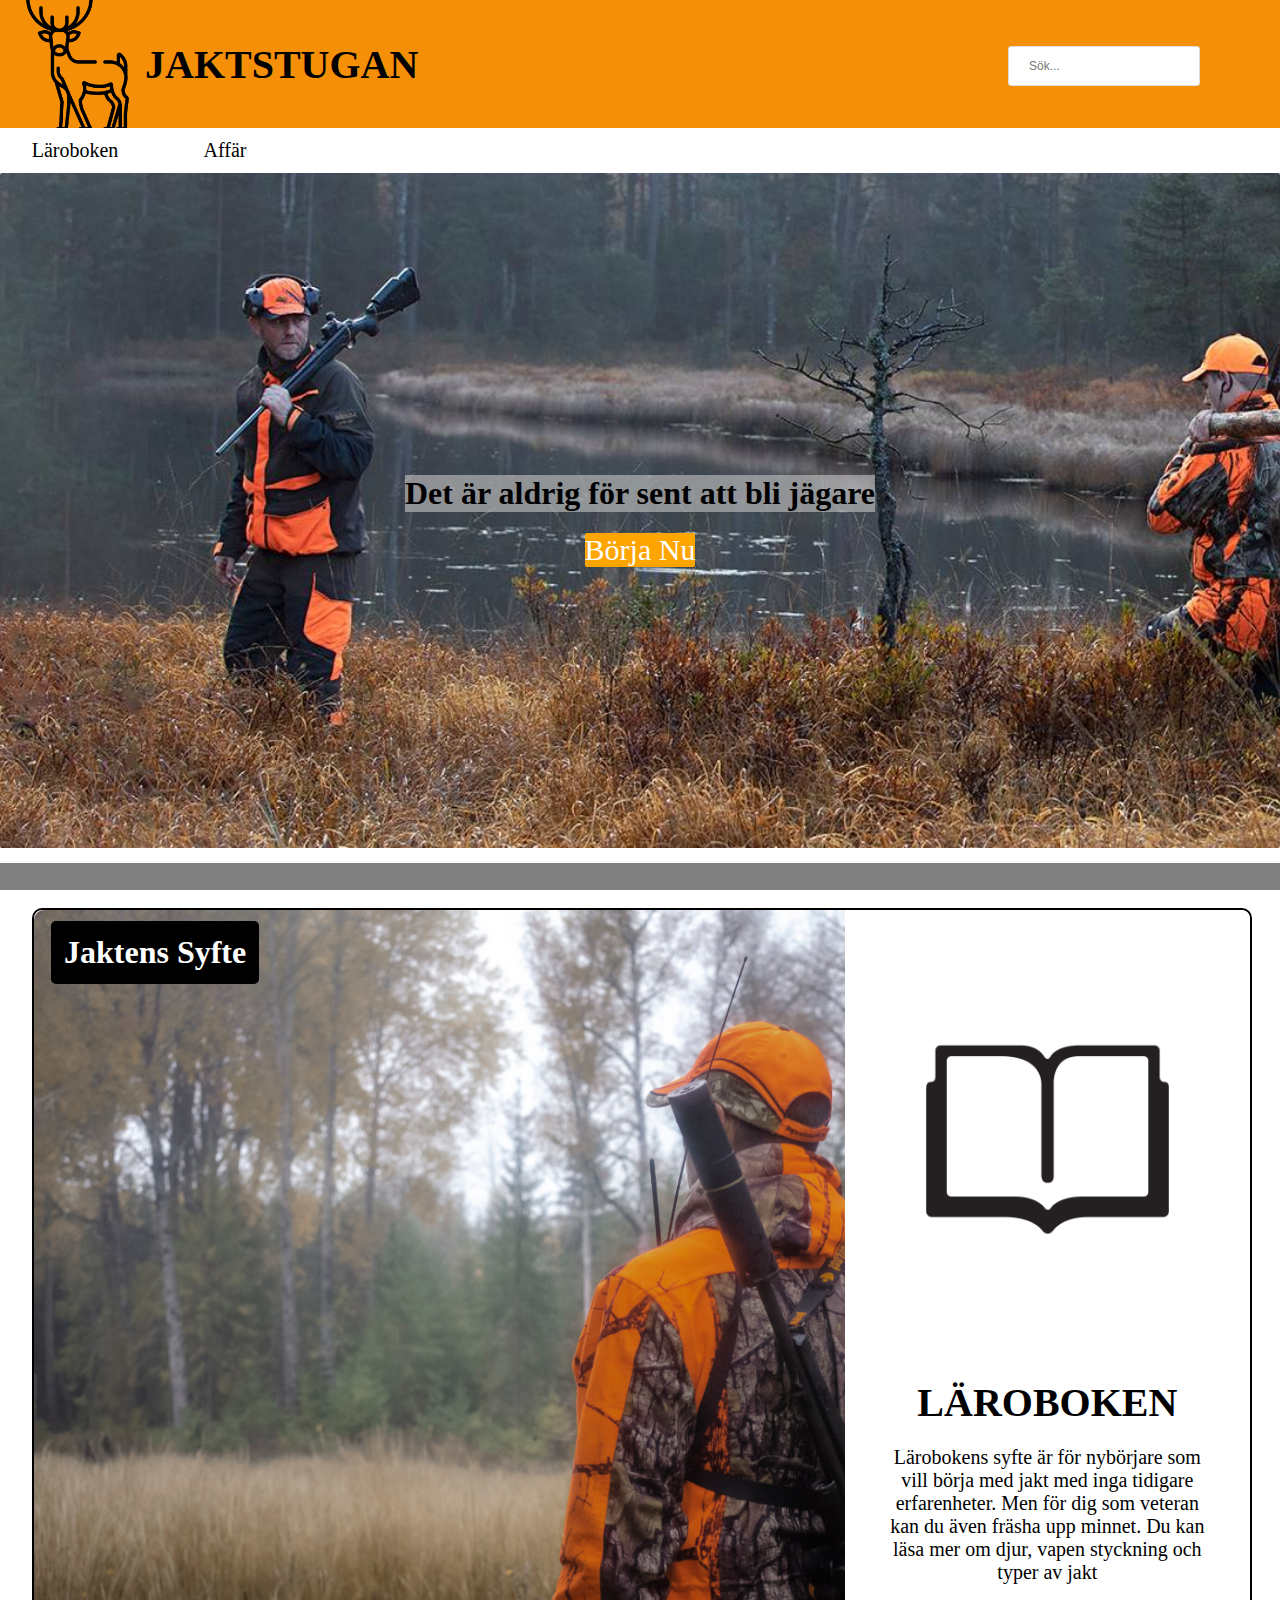
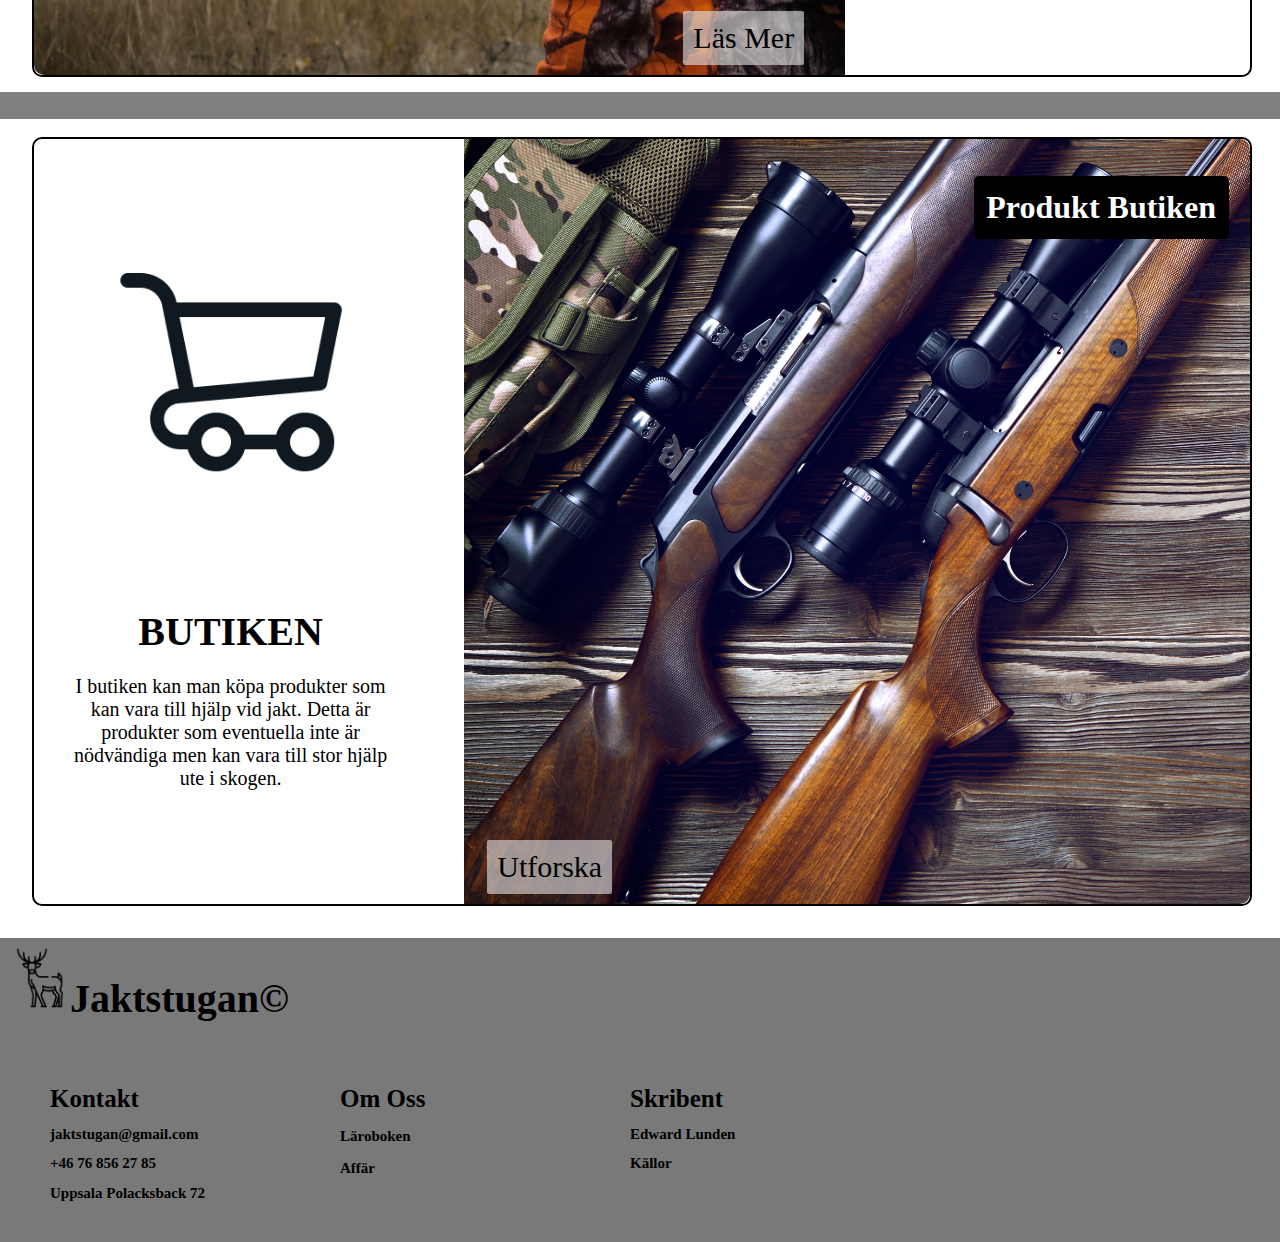
==== index.html @ f0f0d901 "HuntPage" ====
<!DOCTYPE html>
<html lang="en">
<head>
    <meta charset="UTF-8">
    <meta http-equiv="X-UA-Compatible" content="IE=edge">
    <meta name="viewport" content="width=device-width, initial-scale=1.0">
    <link rel="stylesheet" href="styles.css">

    <title>Jaktstugan</title>
</head>
<body>
    
    <div class="topsection">  
        <div style="display: flex; justify-content: center; text-align: center;">
            <div class="hjortImg" style="height: 15vh;">
                <img src="images/HjortIcon.png" alt="hjort" class="topimg" onclick="Home()">
            </div>

            <h1>
                Jaktstugan
            </h1>
        </div>
        <section style="padding-right: 70px; display: flex; flex-direction: column; justify-content: flex-start;">
            <input type="text" id="myInput" onkeyup="myFunction()" placeholder="Sök..." style="width: 150px;">

            <ul id="myUL">
                <li><a href="DjurInfo.html">Djur</a></li>
                <li><a href="VapenInfo.html">Vapen</a></li>
            
                <li><a href="SlaktInfo.html">Slakt</a></li>
                <li><a href="JaktInfo.html">Jakt</a></li>
            
                <li onclick="ChangeSub(9)"><a >Klasser</a></li>
                <li onclick="ChangeSub(11)"><a href="#">Licener</a></li>
                <li onclick="ChangeSub(10)"><a href="#">Kalibrar</a></li>

                <li onclick="ChangeSub(1)"><a >Skogsdjur</a></li>
                <li onclick="ChangeSub(2)"><a href="#">Smådjur</a></li>
                <li onclick="ChangeSub(3)"><a href="#">Fåglar</a></li>

                <li onclick="ChangeSub(4)"><a >Typer av jakt</a></li>
                <li onclick="ChangeSub(5)"><a href="#">Jakttider</a></li>
                <li onclick="ChangeSub(6)"><a href="#">Hundar</a></li>

                <li onclick="ChangeSub(7)"><a >Slakt instruktioner</a></li>
                <li onclick="ChangeSub(8)"><a href="#">Risker för slakt</a></li>
                <li><a href="store.html">Affär</a></li>
            </ul>
        </section>
        
    </div>

    <div style="display: flex; justify-content: start; height: 5vh; background-color: white; align-items: center;">
        <div class="headerbuttons">
            <a href="infopage.html">
                Läroboken
            </a>
        </div>
        <div class="headerbuttons">
            <a href="store.html">
                Affär
            </a>
        </div>

    </div>

    <div class="mainimage">
        <h1 style="background-color: rgba(188, 188, 188, 0.65);">
            Det är aldrig för sent att bli jägare
        </h1>
        <a href="https://jagareforbundet.se/utbildning/jagarexamen/" style="background-color: orange;">
            Börja Nu
        </a>
    </div>

    <div style="display: flex; justify-content: center; height: 3vh; background-color: gray; margin-top: 15px; margin-bottom: 2vh;" ></div>

    <div class="booksection">

        <h1 style="position: absolute; background-color: black; left: 4%; top: 100%; color: white; padding: 1%; border-radius: 5px;">
            Jaktens Syfte
        </h1>

        <div class="infopicture">
            <a href="infopage.html">
                Läs Mer
            </a>
        </div>

        <div class="infotext">
            <img src="images/bookicon.png" alt="">
            <h2>
                LäroBoken
            </h2>
            <p>
                Lärobokens syfte är för nybörjare som vill börja med jakt med inga tidigare erfarenheter. Men för dig som veteran kan du även fräsha upp minnet. Du kan läsa mer om djur, vapen styckning och typer av jakt
            </p>


        </div>

       
        


    </div>

    <div style="display: flex; justify-content: center; height: 3vh; background-color: gray; margin-top: 15px; margin-bottom: 2vh;" ></div>


    <div class="storesection">

        <div class="storetext">
            <img src="images/shopicon.png" alt="">
            <h2>
                Butiken
            </h2>
            <p>
                I butiken kan man köpa produkter som kan vara till hjälp vid jakt. Detta är produkter som eventuella inte är nödvändiga men kan vara till stor hjälp ute i skogen.
            </p>


        </div>

        <h1 style="position: absolute; background-color: black; right: 4%; top: 195%; color: white; padding: 1%; border-radius: 5px;">
            Produkt Butiken
        </h1>

        <div class="storepicture">
            <a href="store.html">
                Utforska
            </a>
        </div>

        

       
        


    </div>

    <div class="footer">
        <div style="display: flex; flex-direction: column;">
            <div>
                <img src="images/HjortIcon.png" alt="hjort" style="width: 60px; height: 60px;">
                <h1 style="display: flex; flex-direction: column;">
                    Jaktstugan©

                    <div style="display: flex; flex-direction: column; ">

                    </div>
                </h1>
            </div>
            <div class="footerNotesHolder">
                <ul class="footerNotes">
                    <h1>
                        Kontakt
                    </h1>
                    <h2>
                        jaktstugan@gmail.com
                    </h2>
                    <h2>
                        +46 76 856 27 85
                    </h2>
                    <h2>
                        Uppsala Polacksback 72 
                    </h2>
                </ul>
                <ul class="footerNotes">
                    <h1>Om Oss</h1>
                    <h3 onclick="Book()">Läroboken</h3>
                    <h3 onclick="Store()">Affär</h3>
                </ul>

                <ul class="footerNotes">
                    <h1>Skribent</h1>
                    <h2>Edward Lunden</h2>
                    <h2>Källor</h2>
                </ul>

            </div>
        </div>
        <div>
            <div class="footerimg">

            </div>
        </div>
        
    </div>

    

    <script src="script.js"></script>

</body>
</html>
---- styles.css ----
body{
    padding: 0;
    margin: 0;
}

.topsection{
    background-color: rgb(246, 143, 8);
    color: black;
    padding: 10px;
    text-align: center;
    font-size: 20px;
    font-weight: bold;
    text-transform: uppercase;
    display: flex;
    height: 12vh;
    align-items: flex-start;
    justify-content: space-between;

}

.topsection div{
    font-size: 20px;
    font-weight: bold;
    text-transform: uppercase;
    height: 12vh;
    display: flex;
    align-items: center;
    justify-content: center;
}

.hjortImg :hover{
    cursor: pointer;
    background-color: rgba(90, 90, 90, 0.321);
}

.topsection section{
    padding-top: 4vh; 
}

.mainimage{
    display: flex;
    align-items: center;
    justify-content: center;
    text-align: center;
    width: 100%;
    height: 75vh;
    object-fit: cover;
    background-repeat: no-repeat;
    background-size: cover;
    background-color: gray;
    background-image: url("images/JaktBackground.jpg");
    flex-direction: column;
    border-radius: 2px;
}

.mainimage a{
    font-size: 30px;
    text-decoration: none;
    color: white;
    border-radius: 2px;
}

.mainimage :hover{
    color: black;
}


#myInput {

    width: 10%; /* Full-width */
    font-size: 12px; /* Increase font-size */
    padding: 12px 20px 12px 20px; /* Add some padding */
    border: 1px solid #ddd; /* Add a grey border */
    margin-bottom: 12px; /* Add some space below the input */
    border-radius: 3px;

    
}
  
#myUL {
    /* Remove default list styling */
    list-style-type: none;
    padding: 0;
    margin: 0;

}


  
#myUL li a {
    border: 1px solid #ddd; /* Add a border to all links */
    margin-top: -1px; /* Prevent double borders */
    background-color: #f6f6f6; /* Grey background color */
    padding: 8px; /* Add some padding */
    text-decoration: none; /* Remove default text underline */
    font-size: 12px; /* Increase the font-size */
    color: black; /* Add a black text color */
    display: block; /* Make it into a block element to fill the whole list */
  
}

#myUk li :hover{
    cursor: pointer;
}
  
#myUL li a:hover:not(.header) {
    background-color: #eee; /* Add a hover effect to all links, except for headers */
}

.headerbuttons{
    background-color: white; 
    height: 100%; 
    width: 150px; 
    display: flex; 
    justify-content: center; 
    align-items: center;
    text-align: center;
}

.headerbuttons a {
    display: flex;
    align-items: center;
    justify-content: center;
    color: black; 
    text-decoration: none; 
    text-align: center; 
    font-size: 20px; 
    height: 100%; 
    width: 100%;
}

.headerbuttons :hover{
    background-color: rgb(255, 106, 0);
    color: white;
    cursor: pointer;
}

.topimg{
    width: 100%;
    height: 100%;
    object-fit: cover;
  }

.booksection{
    display: flex;
    align-items: center;
    justify-content: center;
    width: 95%;
    height: 85vh; 
    border-color: rgb(255, 106, 0); 
    border-radius: 10px; 
    border: 2px;
    border-style: solid;
    margin-left: 2.5%;
    margin-right: 2.5%;

}

.infopicture{
    background-color: white; 
    height: 100%; 
    width: 80%; 
    background-image: url("images/infobild.jpg"); 
    background-size: cover;
    background-repeat: no-repeat;
    border-top-left-radius: 10px; 
    border-bottom-left-radius: 10px;
    display: flex;
    align-items: flex-end;
    justify-content: flex-end;
}
.infopicture a{
    font-size: 30px;
    text-decoration: none;
    color: black;
    border-radius: 2px;
    margin-bottom: 10px;
    margin-right: 5%;
    padding: 10px;
    background-color: rgba(226, 226, 226, 0.617);
}

.infopicture a:hover{
    color: white;
    background-color: rgb(255, 106, 0);
}

.infotext{
    border-top-right-radius: 10px; 
    border-bottom-right-radius: 10px;
    height: 100%; 
    width: 40%; 
    background-color: white;
    display: flex;
    align-items: center;
    justify-content: start;
    text-align: center;
    flex-direction: column;
}

.infotext img{
    width: 60%;
    height: 60%;
    background-repeat: no-repeat;
    object-fit: contain;

}
.infotext h2{
    font-size: 40px;
    font-weight: bold;
    text-transform: uppercase;
    margin-top: 10px;
    margin-bottom: 10px;
}
.infotext p{
    width: 80%;
    font-size: 20px;
    margin-top: 10px;
    margin-bottom: 10px;
}

.footer{
    background-color: rgb(121, 121, 121);
    color: black;
    padding: 10px;
    text-align: center;
    font-size: 20px;
    font-weight: bold;
    display: flex;
    align-items: flex-start;
    justify-content: flex-start;
}
.footer div{
    height: 90%;
    margin-left: 0;
    display: flex;
    align-items: flex-start;
    justify-content: flex-start;
}

.footerimg {
    background-image: url("images/HjortIcon.png");
    background-size: contain;
    background-repeat: no-repeat;
    width: 200px;
    height: 200px;
    background-position: center;

}

.storesection{
    display: flex;
    align-items: center;
    justify-content: center;
    width: 95%;
    height: 85vh; 
    border-color: rgb(255, 106, 0); 
    border-radius: 10px; 
    border: 2px;
    border-style: solid;
    margin-left: 2.5%;
    margin-right: 2.5%;
    margin-bottom: 2.5%;
}

.storepicture{
    background-color: white; 
    height: 100%; 
    width: 80%; 
    background-image: url("images/jaktvapen.jpg"); 
    background-size: cover;
    background-repeat: no-repeat;
    border-top-right-radius: 10px; 
    border-bottom-right-radius: 10px;
    display: flex;
    align-items: flex-end;
    justify-content: flex-start;
}

.storepicture a{
    font-size: 30px;
    text-decoration: none;
    color: black;
    border-radius: 2px;
    margin-bottom: 10px;
    margin-left: 3%;
    padding: 10px;
    background-color: rgba(226, 226, 226, 0.617);
}

.storepicture a:hover{
    color: white;
    background-color: rgb(255, 106, 0);
}

.storetext{
    border-top-left-radius: 10px; 
    border-bottom-left-radius: 10px;
    height: 100%; 
    width: 40%; 
    background-color: white;
    display: flex;
    align-items: center;
    justify-content: start;
    text-align: center;
    flex-direction: column;
    margin-right: 3%;
}

.storetext img{
    width: 60%;
    height: 60%;
    background-repeat: no-repeat;
    object-fit: contain;

}
.storetext h2{
    font-size: 40px;
    font-weight: bold;
    text-transform: uppercase;
    margin-top: 10px;
    margin-bottom: 10px;
}
.storetext p{
    width: 80%;
    font-size: 20px;
    margin-top: 10px;
    margin-bottom: 10px;
}


.infoheader{
    display: flex;
    align-items: center;
    justify-content: center;
    height: 8vh;    
}
.infoheader div{
    display: flex;
    align-items: center;
    height: 100%;
    justify-content: center;
    background-color: black;
    color: white;
    padding-left: 140px;
    padding-right: 140px;
    border-radius: 2px;
}


.subjectPages{
    display: flex;
    align-items: center;
    justify-content: center;
    flex-direction: column;
}

.subjectPages div{
    display: flex;
    align-items: center;
    justify-content: center;
    flex-direction: column;
    width: 90%;
    height: 50vh; 
    border-radius: 10px; 
    border: 2px;
    border-style:solid;
    margin: 2.5%;
}

.subjectImg{
    width: 100%;
    height: 100%; 
    background-size: cover;
    background-repeat: no-repeat;
    background-position:center;
    border-radius: 10px; 
    display: flex;
    justify-content: flex-end;
    align-items: flex-end;

}

.subjectPages div :hover{
    cursor: pointer;
}

.subjectImg h1{
    color: white;
    font-size: 40px;
    font-weight: bold;
    margin-bottom: 10px;
    margin-right: 10px;
    text-align: right;
    margin-right: 3%;
    margin-bottom: 2%;
}

.subjectImg :hover{
    background-color: rgba(0, 0, 0, 0.5);
}

.SubjectHolder{
    margin-top: 1%;
    display: flex;
    align-items: center;
    justify-content: center;
    flex-wrap: wrap;
    flex-direction: row;
}

.SubjectHolder div{
    display: flex;
    align-items: flex-end;
    justify-content: flex-end;
    margin: 3.5%;
    height: 60vh;
    width: 250px;
    background-color: rgb(218, 142, 0);
}

.SubjectHolder :hover{
    cursor: pointer;
}

.SubjectHolder div h2{
    color: black;
    font-size: 30px;
    font-weight: bold;
    text-align: right;
    margin-right: 6%;
}

@media only screen and (max-width: 700px) {
    .SubjectHolder {
        flex-direction: column;
    }
    
    .topsection div{
        font-size: 10px;
    }
    .topsection img{
        width: 40px;
        height: 40px;
    }
    .storetext h2{
        font-size: 15px;
    }
    .infotext h2{
        font-size: 15px;
    }
    .storetext p{
        font-size: 15px;
    }
    .infotext p{
        font-size: 15px;
    }
    .footerimg { display: none; }
        
    }

.product{
    display: flex;
    align-items: center;
    justify-content: start;
    flex-direction: column;
    width: 100%;
    height: 100%;
    padding-bottom: 4%;
    text-align: right;
    
}

.product div{
    width: 100%;
    background-position: center;
    background-size: cover;
    background-repeat: no-repeat;
    height: 80%;
}

.item :hover{
    cursor: pointer;
}

.inputHolder{
    display: flex;
    align-items: center;
    justify-content: center;
    flex-direction: column;

    width: 100%;
    height: 100%;
}
.inputHolder input{
    margin: 1%;
}

.buyButton{
    display: flex;
    align-items: center;
    justify-content: center;
    width: 100%;
    height: 100%;
    padding-top: 50px;
}

.buyButton :hover{
    cursor: pointer;
}

.buyButton a{

    text-decoration: none;
    color: black;
    font-size: 20px;
    font-weight: bold;
    background-color: orange;
    padding: 10px;
}

.backgroundImage{
    background-position: center; 
    background-size: cover;
    background-repeat: no-repeat;
}
.backgroundImage h2{
    background-color: white;
}

.footerNotes{
    width: 250px;
}

.footerNotes h1{
    text-align: left;
    font-size: 25px;
    font-weight: bold;
    margin-bottom: 10px;
}

.footerNotes h2{
    text-align: left;
    font-size: 15px;
    margin-bottom: 10px;
}

.footerNotes h3{
    text-align: left;
    font-size: 15px;
    margin-bottom: 10px;
}

.footerNotes h3 :hover{
    cursor: pointer;
}



.footerNotesHolder{
    display: flex; 
    flex-direction: row; 
    width: 100%;
    flex-wrap: wrap;
}

.textChunk{
    display: flex;
    align-items: center;
    justify-content: flex-start;
    flex-wrap: wrap;
    
}

.textChunk div{
    width: 50%;
    margin-left: 40px;
    display: flex;
    flex-direction: column;

}
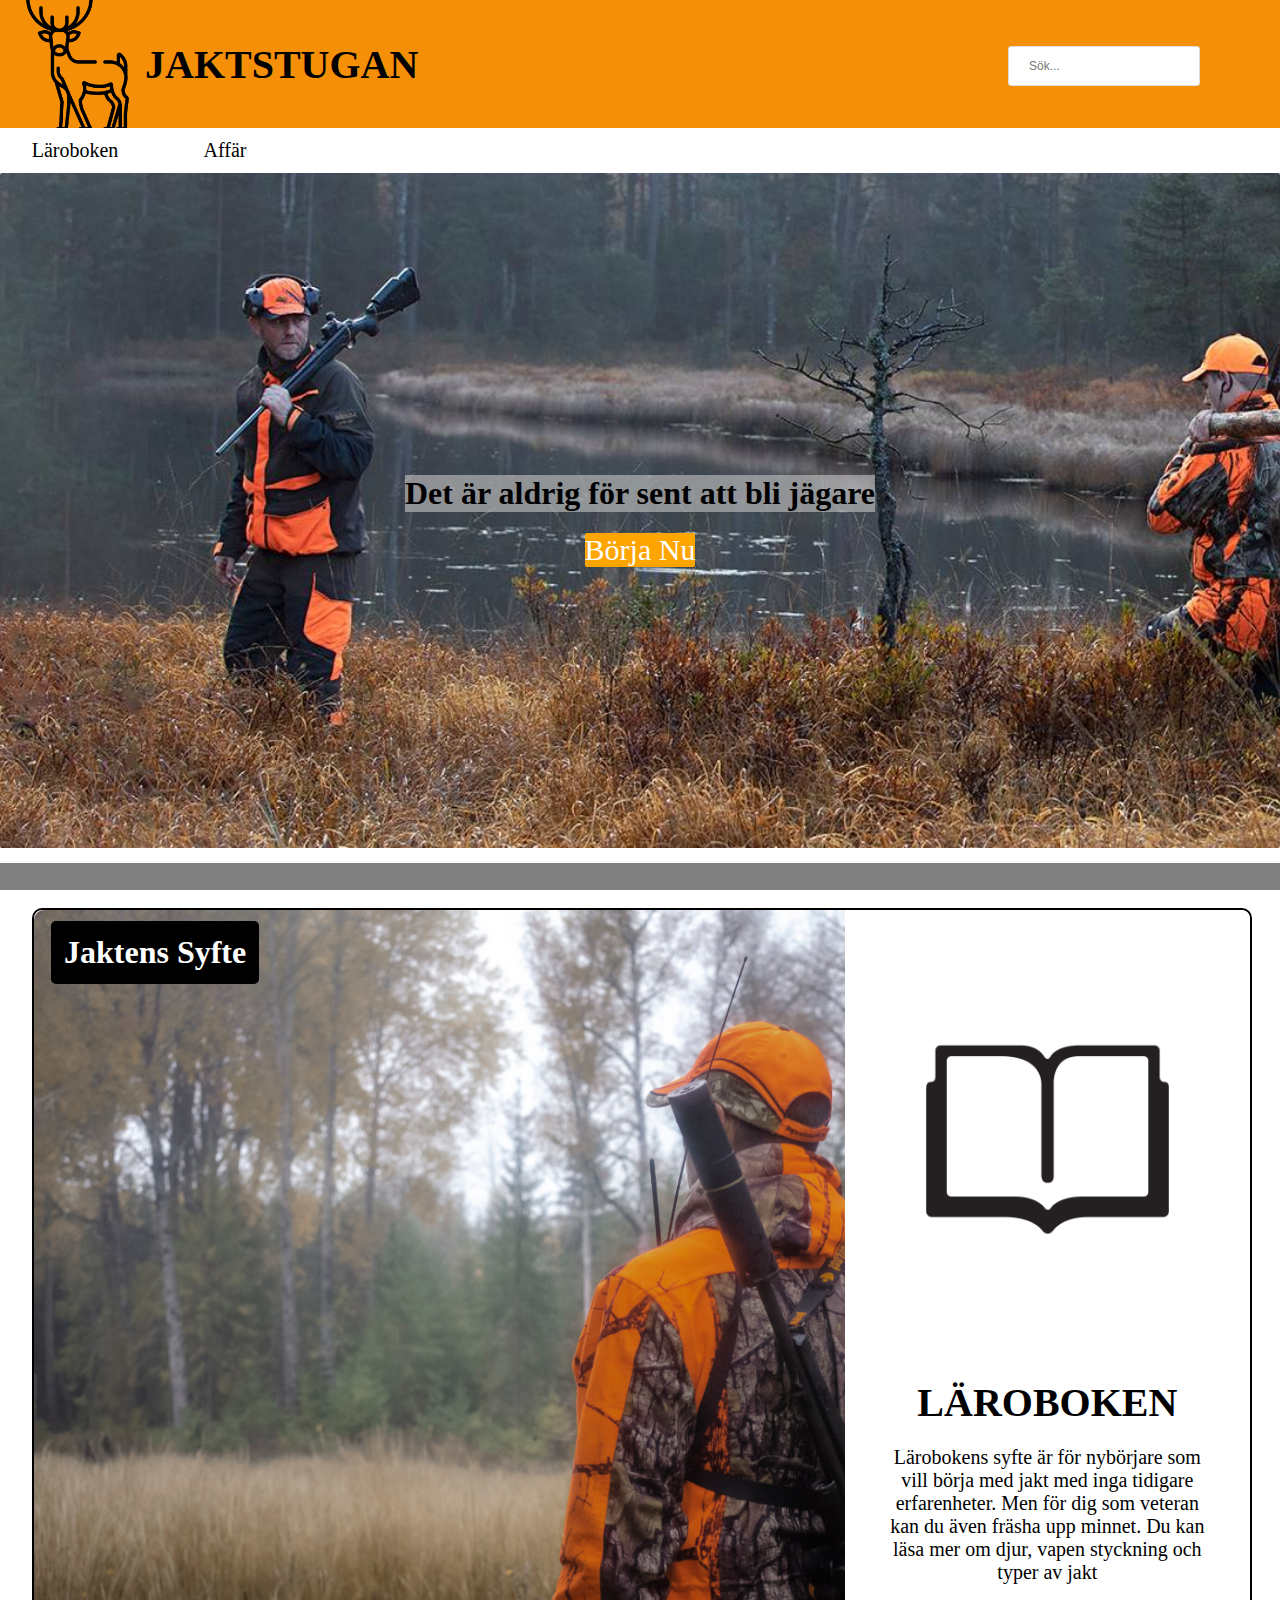
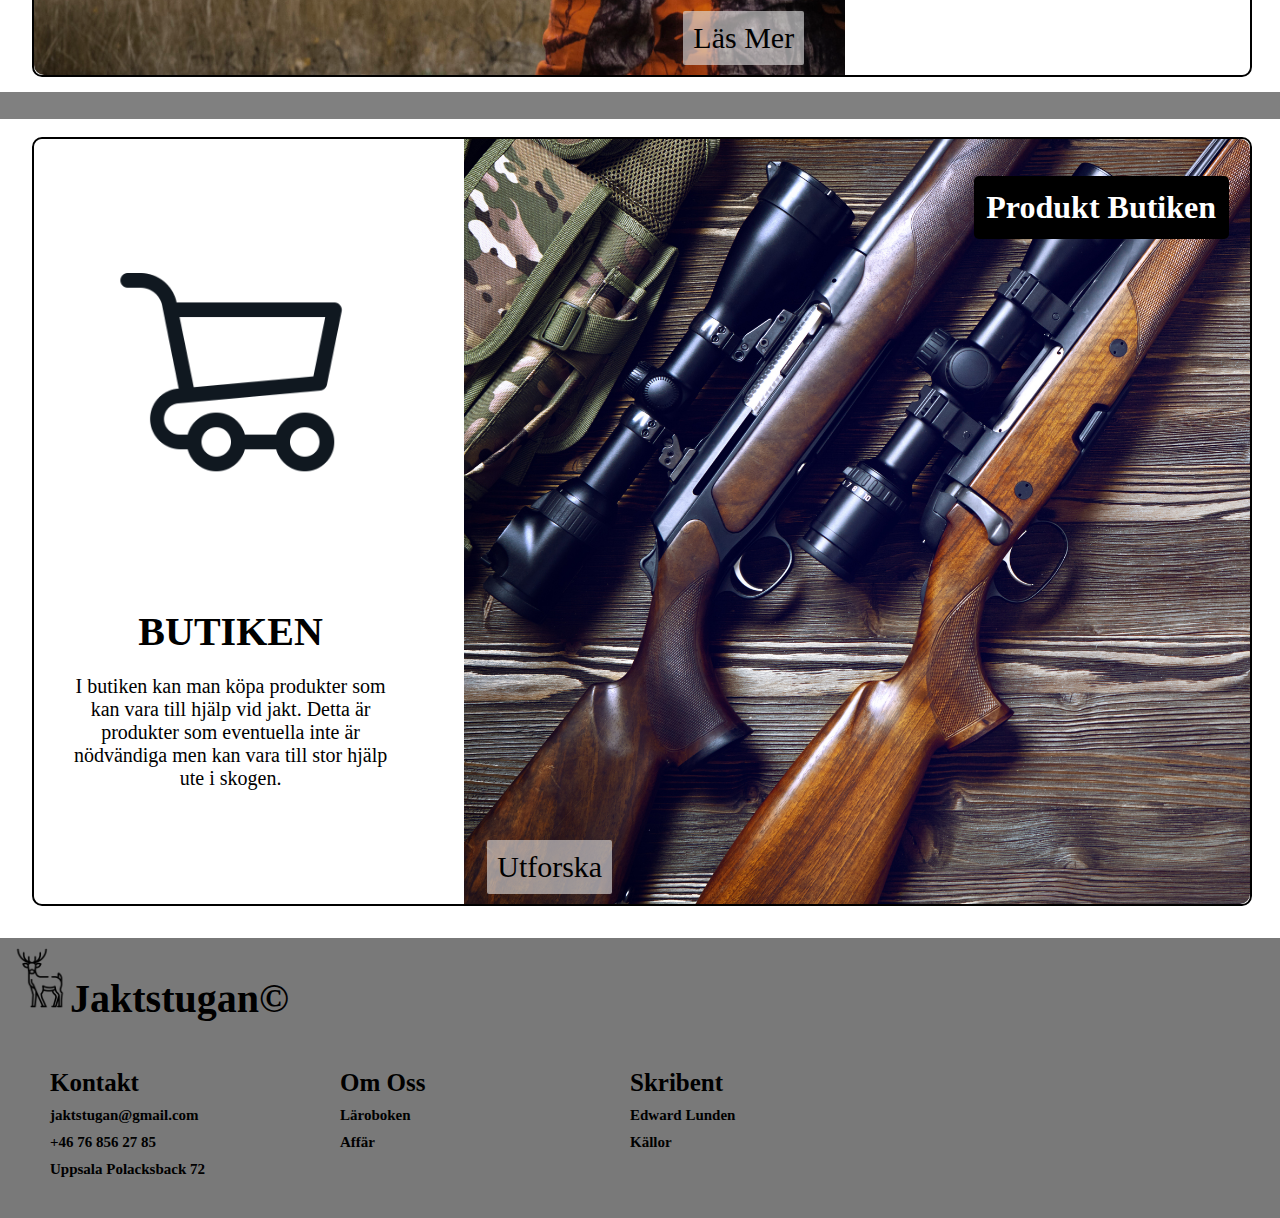
==== commit 38ee7fe3: "Lists fixed" ====
--- a/index.html
+++ b/index.html
@@ -154,29 +154,29 @@
             </div>
             <div class="footerNotesHolder">
                 <ul class="footerNotes">
-                    <h1>
+                    <li>
                         Kontakt
-                    </h1>
-                    <h2>
+                    </li>
+                    <li>
                         jaktstugan@gmail.com
-                    </h2>
-                    <h2>
+                    </li>
+                    <li>
                         +46 76 856 27 85
-                    </h2>
-                    <h2>
+                    </li>
+                    <li>
                         Uppsala Polacksback 72 
-                    </h2>
+                    </li>
                 </ul>
                 <ul class="footerNotes">
-                    <h1>Om Oss</h1>
-                    <h3 onclick="Book()">Läroboken</h3>
-                    <h3 onclick="Store()">Affär</h3>
+                    <li>Om Oss</li>
+                    <li onclick="Book()">Läroboken</li>
+                    <li onclick="Store()">Affär</li>
                 </ul>
 
                 <ul class="footerNotes">
-                    <h1>Skribent</h1>
-                    <h2>Edward Lunden</h2>
-                    <h2>Källor</h2>
+                    <li>Skribent</li>
+                    <li>Edward Lunden</li>
+                    <li>Källor</li>
                 </ul>
 
             </div>
--- a/styles.css
+++ b/styles.css
@@ -385,7 +385,7 @@
     cursor: pointer;
 }
 
-.subjectImg h1{
+.subjectImg h2{
     color: white;
     font-size: 40px;
     font-weight: bold;
@@ -414,7 +414,7 @@
     align-items: flex-end;
     justify-content: flex-end;
     margin: 3.5%;
-    height: 60vh;
+    height: 450px;
     width: 250px;
     background-color: rgb(218, 142, 0);
 }
@@ -530,28 +530,34 @@
 
 .footerNotes{
     width: 250px;
-}
-
-.footerNotes h1{
+    
+}
+
+.footerNotes li{
+    list-style-type: none;
+}
+
+.footerNotes :nth-child(1){
     text-align: left;
     font-size: 25px;
     font-weight: bold;
     margin-bottom: 10px;
-}
-
-.footerNotes h2{
+    
+}
+
+.footerNotes :nth-child(2){
     text-align: left;
     font-size: 15px;
     margin-bottom: 10px;
 }
 
-.footerNotes h3{
+.footerNotes :nth-child(3), :nth-child(4){
     text-align: left;
     font-size: 15px;
     margin-bottom: 10px;
 }
 
-.footerNotes h3 :hover{
+.footerNotes :nth-child(3) :hover{
     cursor: pointer;
 }
 
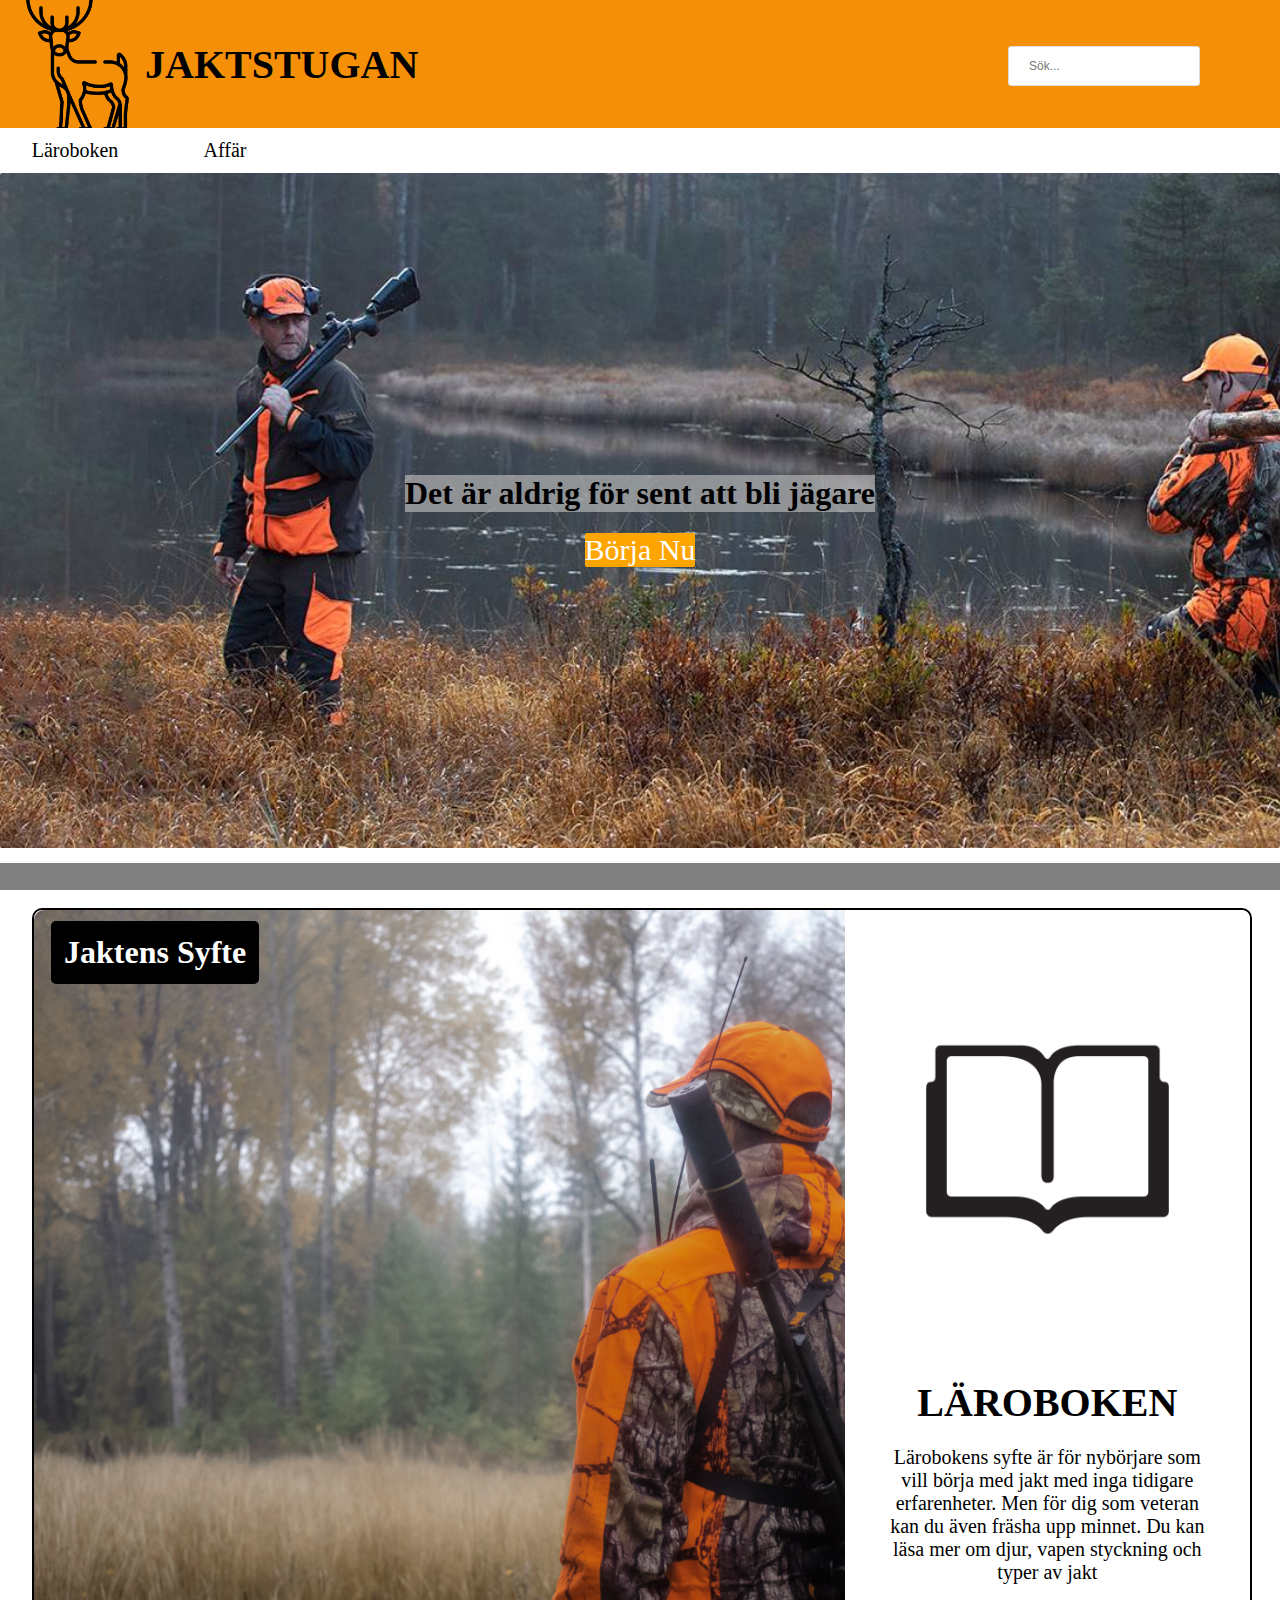
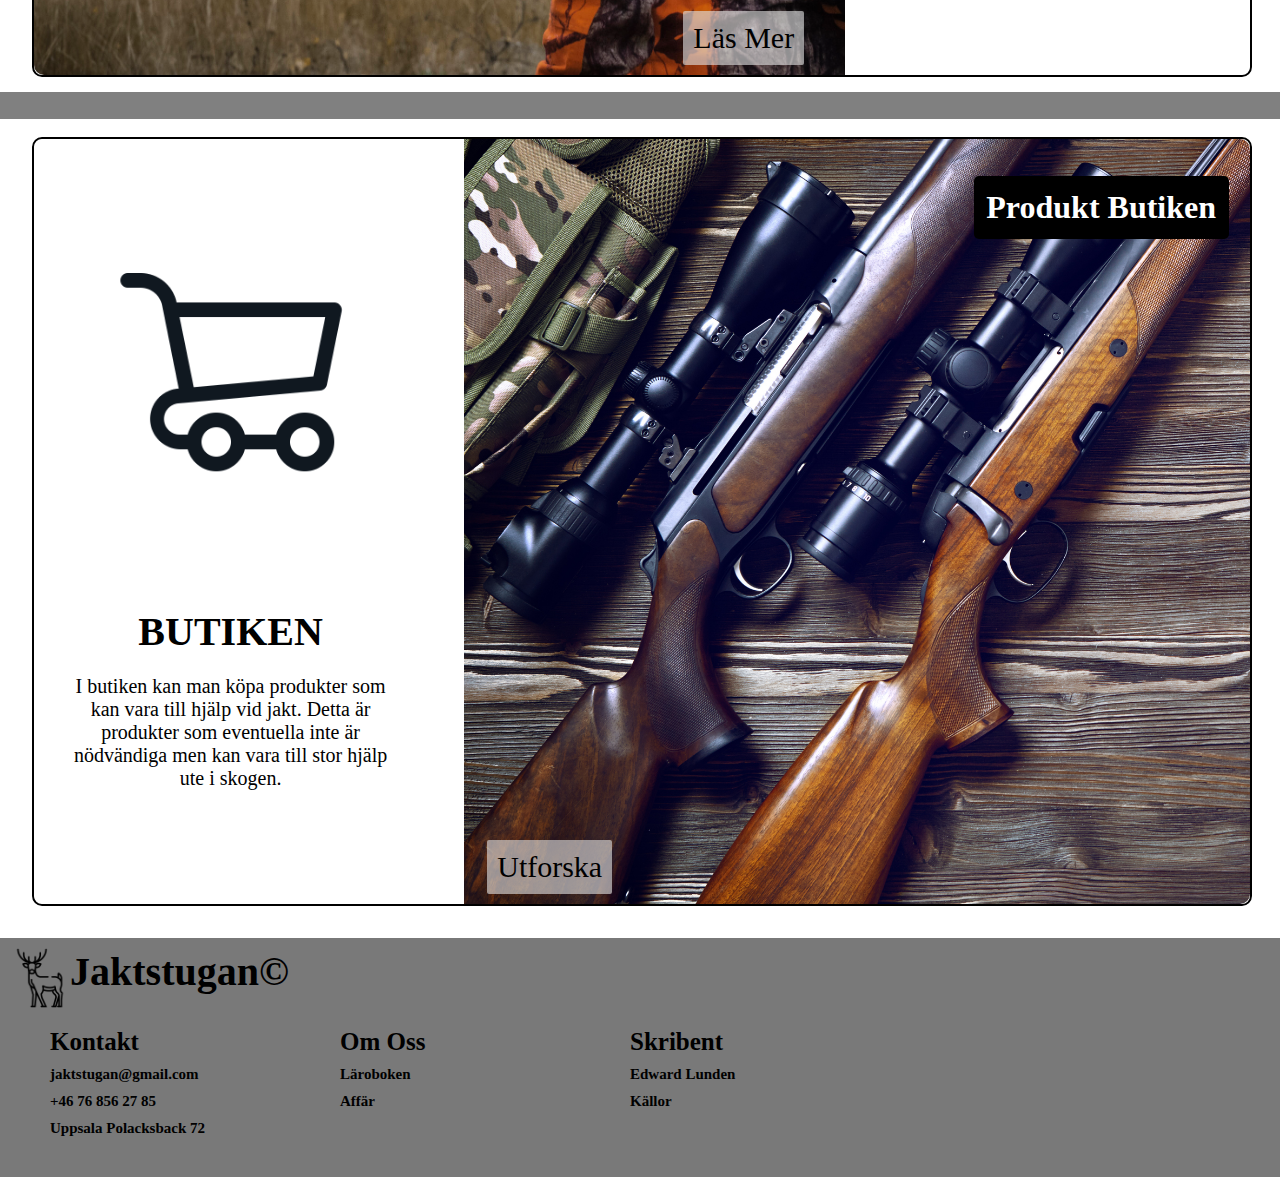
==== commit 3158ed47: "WarningFixes" ====
--- a/index.html
+++ b/index.html
@@ -144,13 +144,13 @@
         <div style="display: flex; flex-direction: column;">
             <div>
                 <img src="images/HjortIcon.png" alt="hjort" style="width: 60px; height: 60px;">
-                <h1 style="display: flex; flex-direction: column;">
+                <div style="display: flex; flex-direction: column; font-size: 40px;">
                     Jaktstugan©
 
                     <div style="display: flex; flex-direction: column; ">
 
                     </div>
-                </h1>
+                </div>
             </div>
             <div class="footerNotesHolder">
                 <ul class="footerNotes">
--- a/styles.css
+++ b/styles.css
@@ -471,6 +471,8 @@
     
 }
 
+
+
 .product div{
     width: 100%;
     background-position: center;
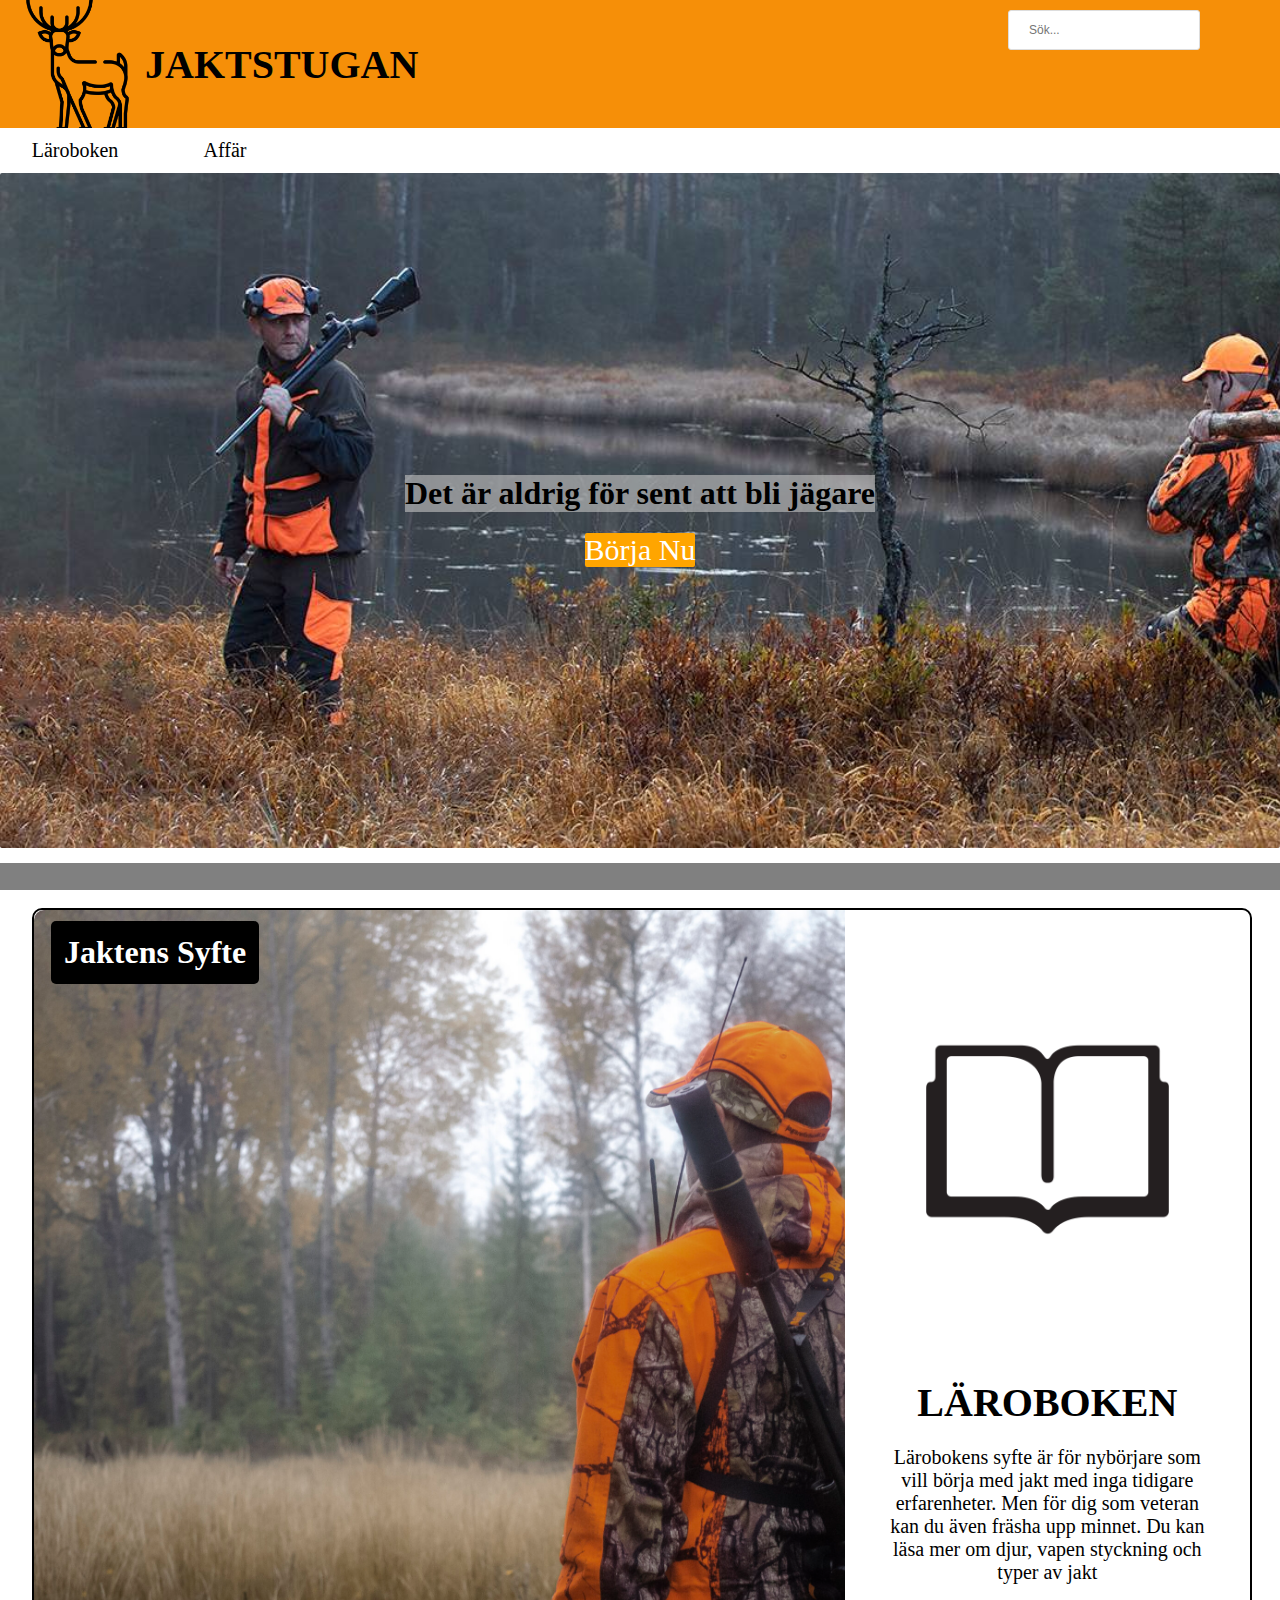
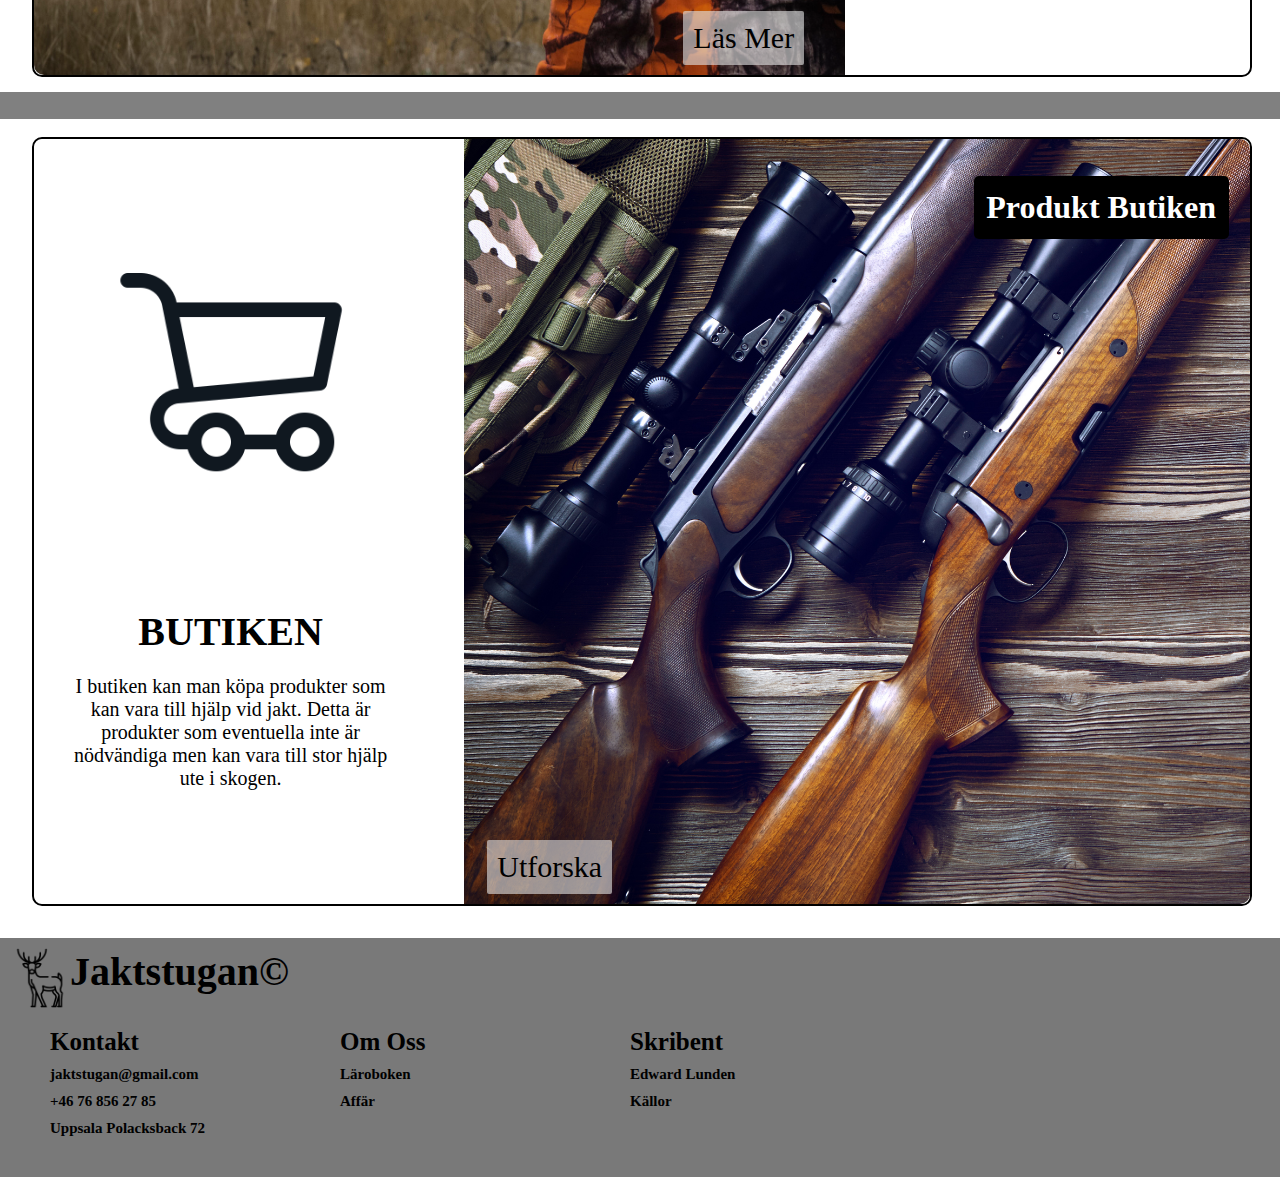
==== commit d536bf0f: "MoreFix" ====
--- a/index.html
+++ b/index.html
@@ -20,7 +20,7 @@
                 Jaktstugan
             </h1>
         </div>
-        <section style="padding-right: 70px; display: flex; flex-direction: column; justify-content: flex-start;">
+        <div style="padding-right: 70px; display: flex; flex-direction: column; justify-content: flex-start;">
             <input type="text" id="myInput" onkeyup="myFunction()" placeholder="Sök..." style="width: 150px;">
 
             <ul id="myUL">
@@ -46,7 +46,7 @@
                 <li onclick="ChangeSub(8)"><a href="#">Risker för slakt</a></li>
                 <li><a href="store.html">Affär</a></li>
             </ul>
-        </section>
+        </div>
         
     </div>
 
--- a/styles.css
+++ b/styles.css
@@ -468,6 +468,9 @@
     height: 100%;
     padding-bottom: 4%;
     text-align: right;
+    background-position: center;
+    background-size:cover;
+    background-repeat: no-repeat;
     
 }
 
@@ -475,9 +478,7 @@
 
 .product div{
     width: 100%;
-    background-position: center;
-    background-size: cover;
-    background-repeat: no-repeat;
+    
     height: 80%;
 }
 
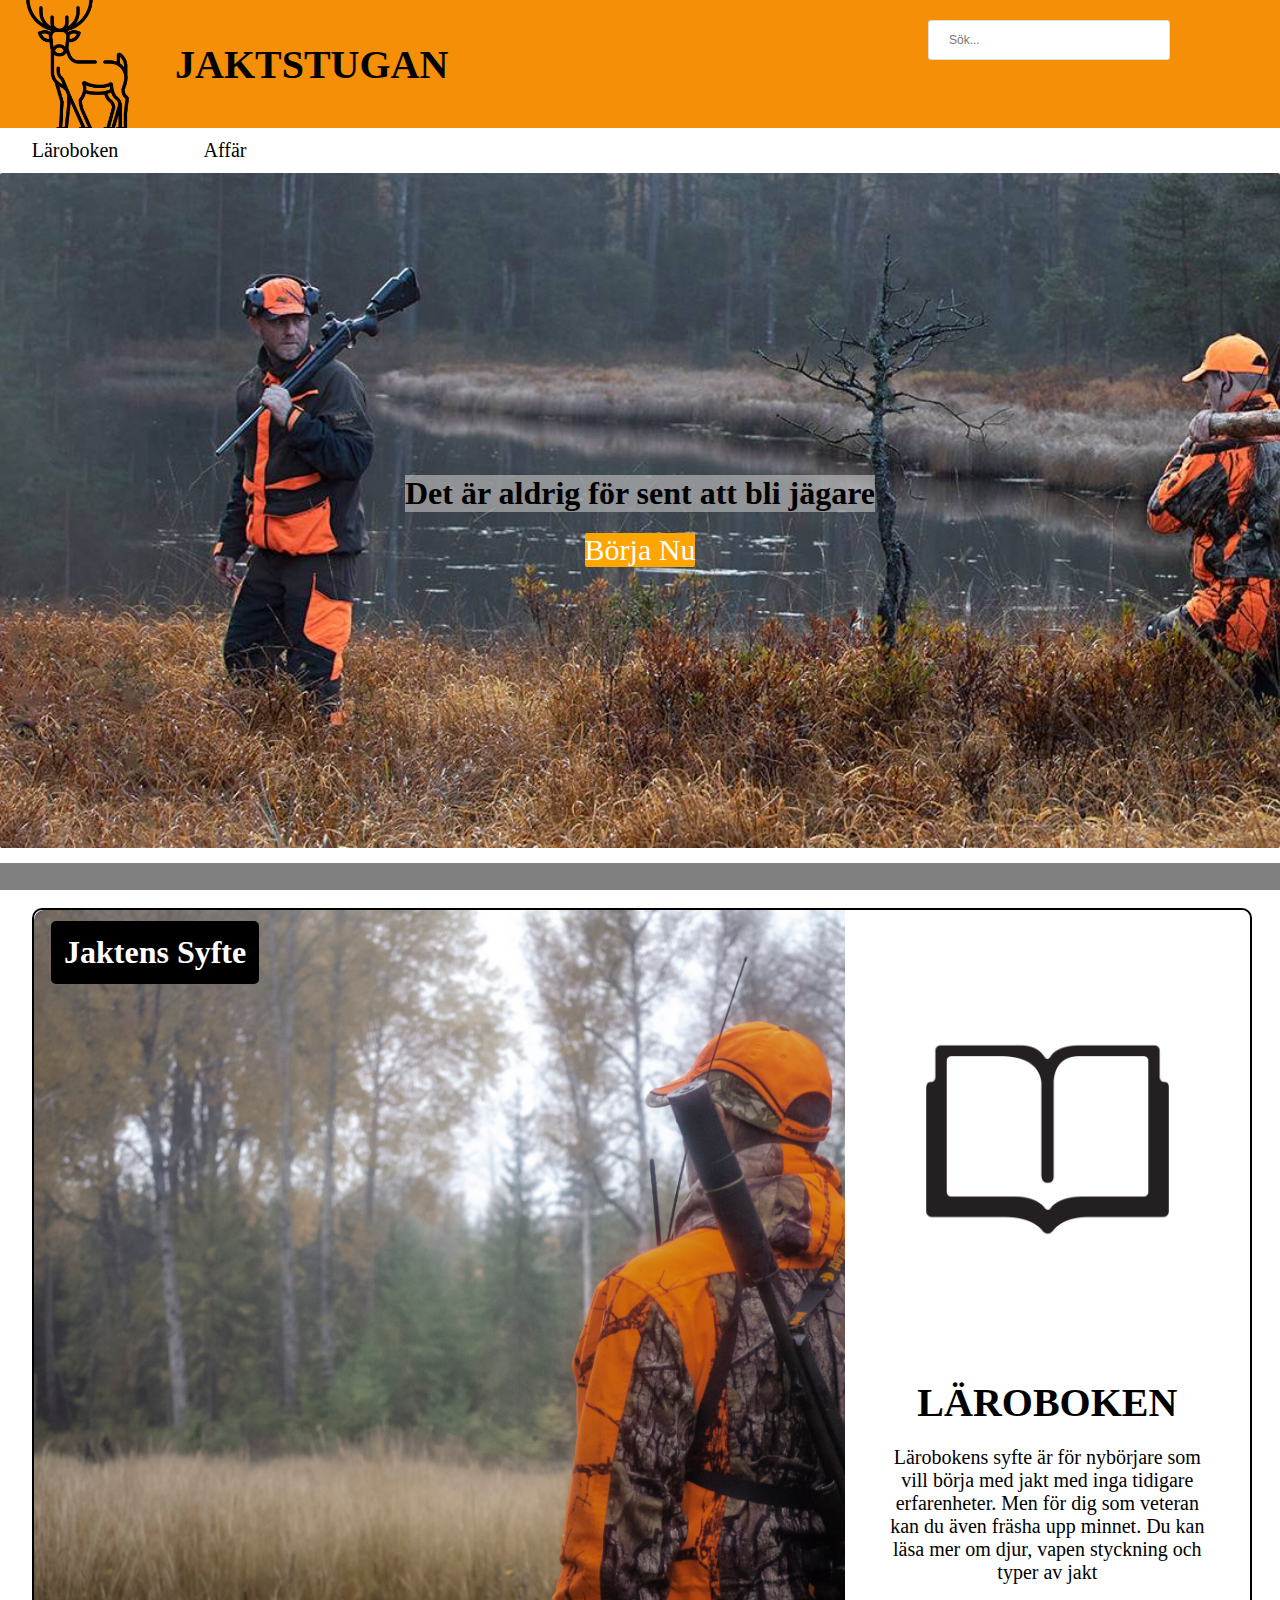
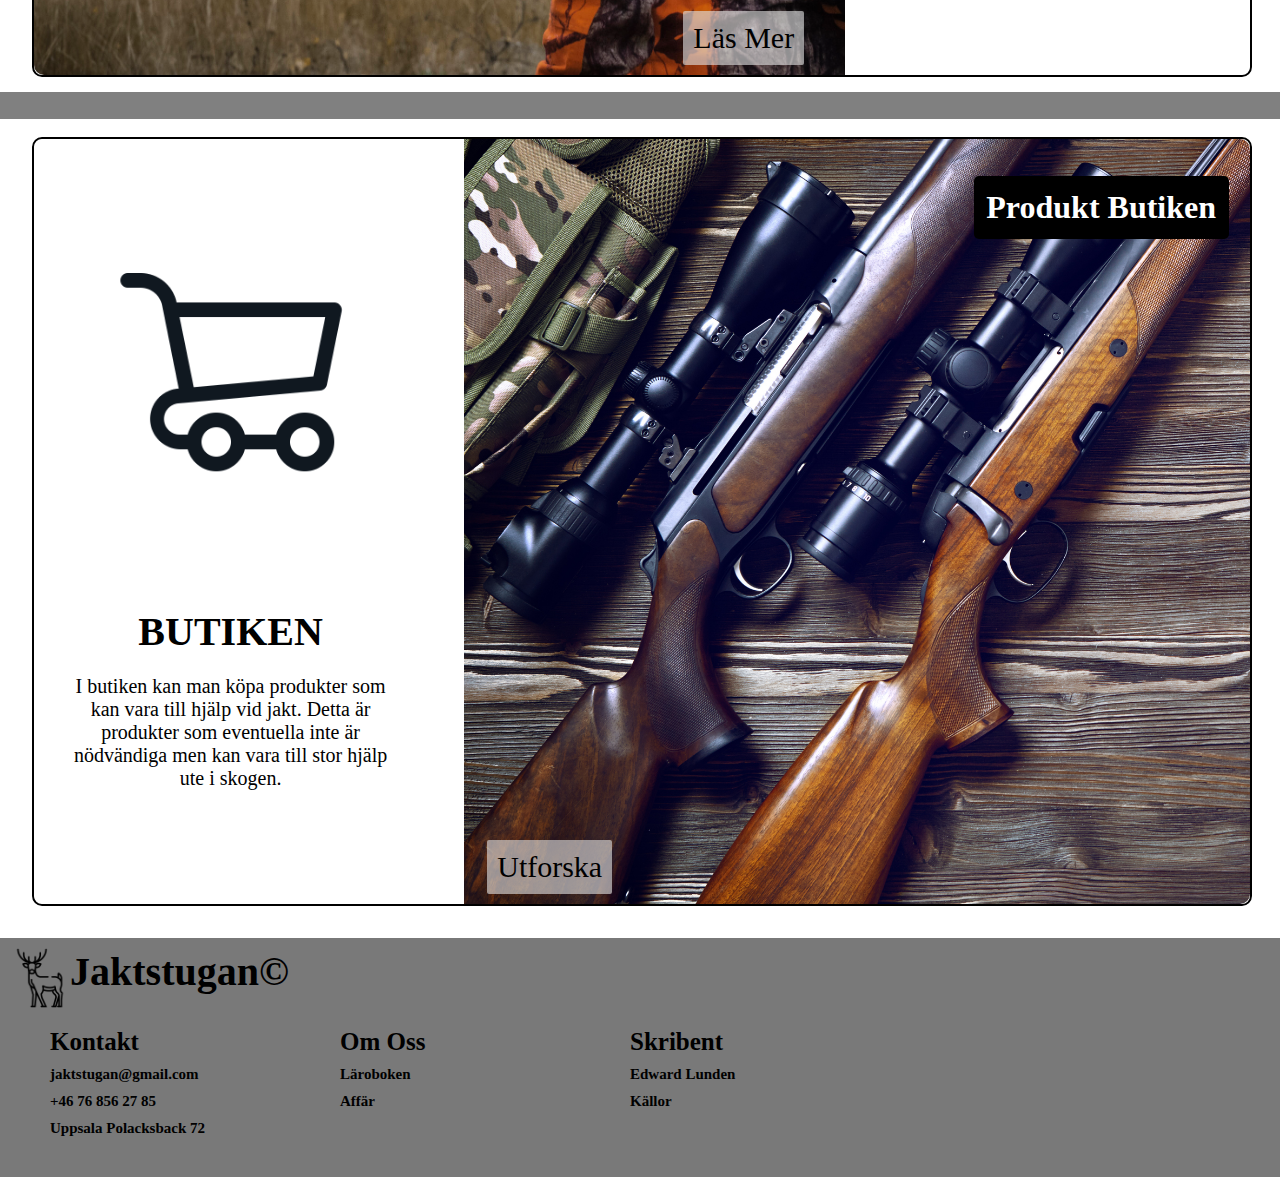
==== commit e7f0cfa4: "ResponsiveFix" ====
--- a/index.html
+++ b/index.html
@@ -21,7 +21,7 @@
             </h1>
         </div>
         <div style="padding-right: 70px; display: flex; flex-direction: column; justify-content: flex-start;">
-            <input type="text" id="myInput" onkeyup="myFunction()" placeholder="Sök..." style="width: 150px;">
+            <input type="text" id="myInput" onkeyup="myFunction()" placeholder="Sök...">
 
             <ul id="myUL">
                 <li><a href="DjurInfo.html">Djur</a></li>
--- a/styles.css
+++ b/styles.css
@@ -19,6 +19,7 @@
 }
 
 .topsection div{
+    margin-right: 30px;
     font-size: 20px;
     font-weight: bold;
     text-transform: uppercase;
@@ -67,12 +68,13 @@
 
 #myInput {
 
-    width: 10%; /* Full-width */
+    width: 200px; /* Full-width */
     font-size: 12px; /* Increase font-size */
     padding: 12px 20px 12px 20px; /* Add some padding */
     border: 1px solid #ddd; /* Add a grey border */
     margin-bottom: 12px; /* Add some space below the input */
     border-radius: 3px;
+    margin-top: 10px;
 
     
 }
@@ -456,8 +458,37 @@
         font-size: 15px;
     }
     .footerimg { display: none; }
+    #myInput {
+        width: 100px; 
+    }
         
     }
+@media only screen and (max-width: 300px) 
+{
+    #myInput {
+        width: 50px; 
+        font-size: 5px; 
+        padding: 2px 2px 2px 4px; 
+        margin-bottom: 5px; 
+        border-radius: 3px;
+        margin-top: 25px;
+    }
+    .topsection div{
+        font-size: 5px;
+        margin-right: 10px;
+    }
+    #myUL li a {
+        padding: 4px;
+        font-size: 4px;     
+    }
+    .booksection h1{
+        font-size: 20px;
+
+    }
+    .storesection h1{
+        font-size: 20px;
+    }
+}
 
 .product{
     display: flex;
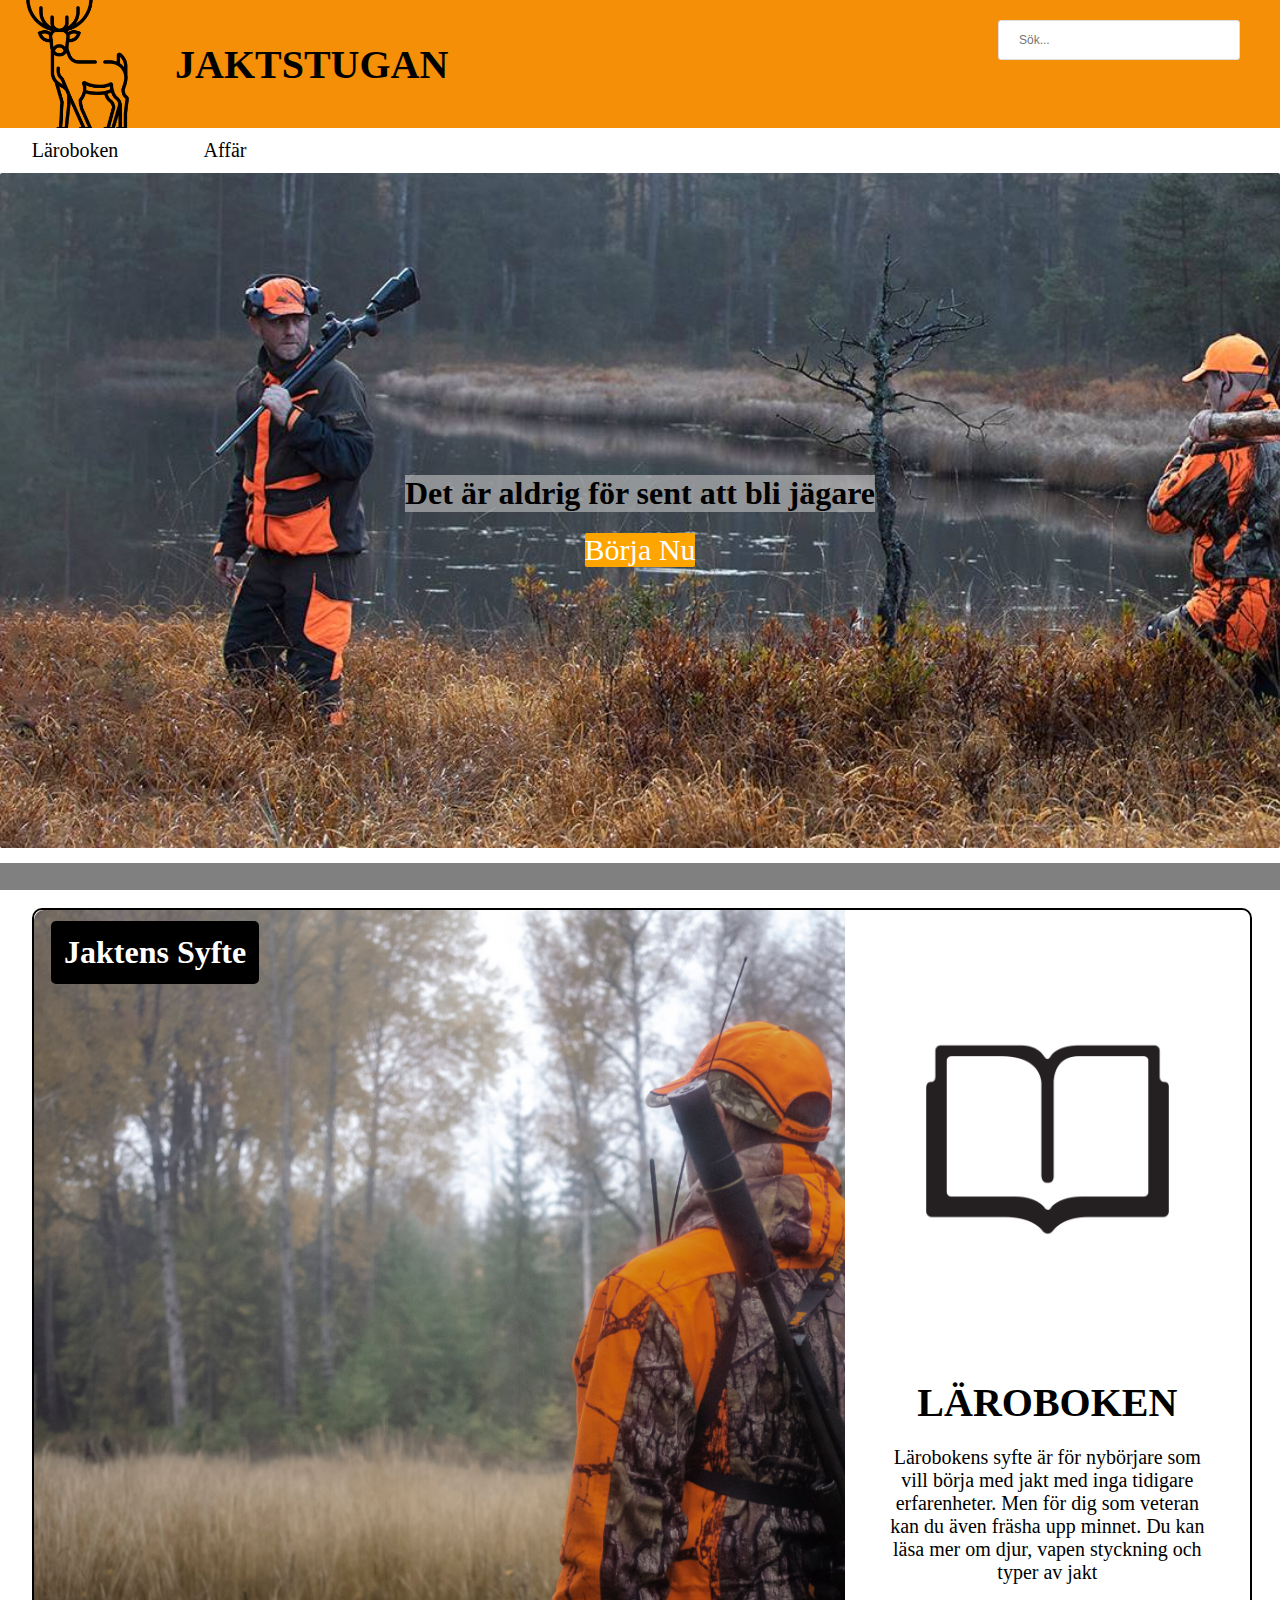
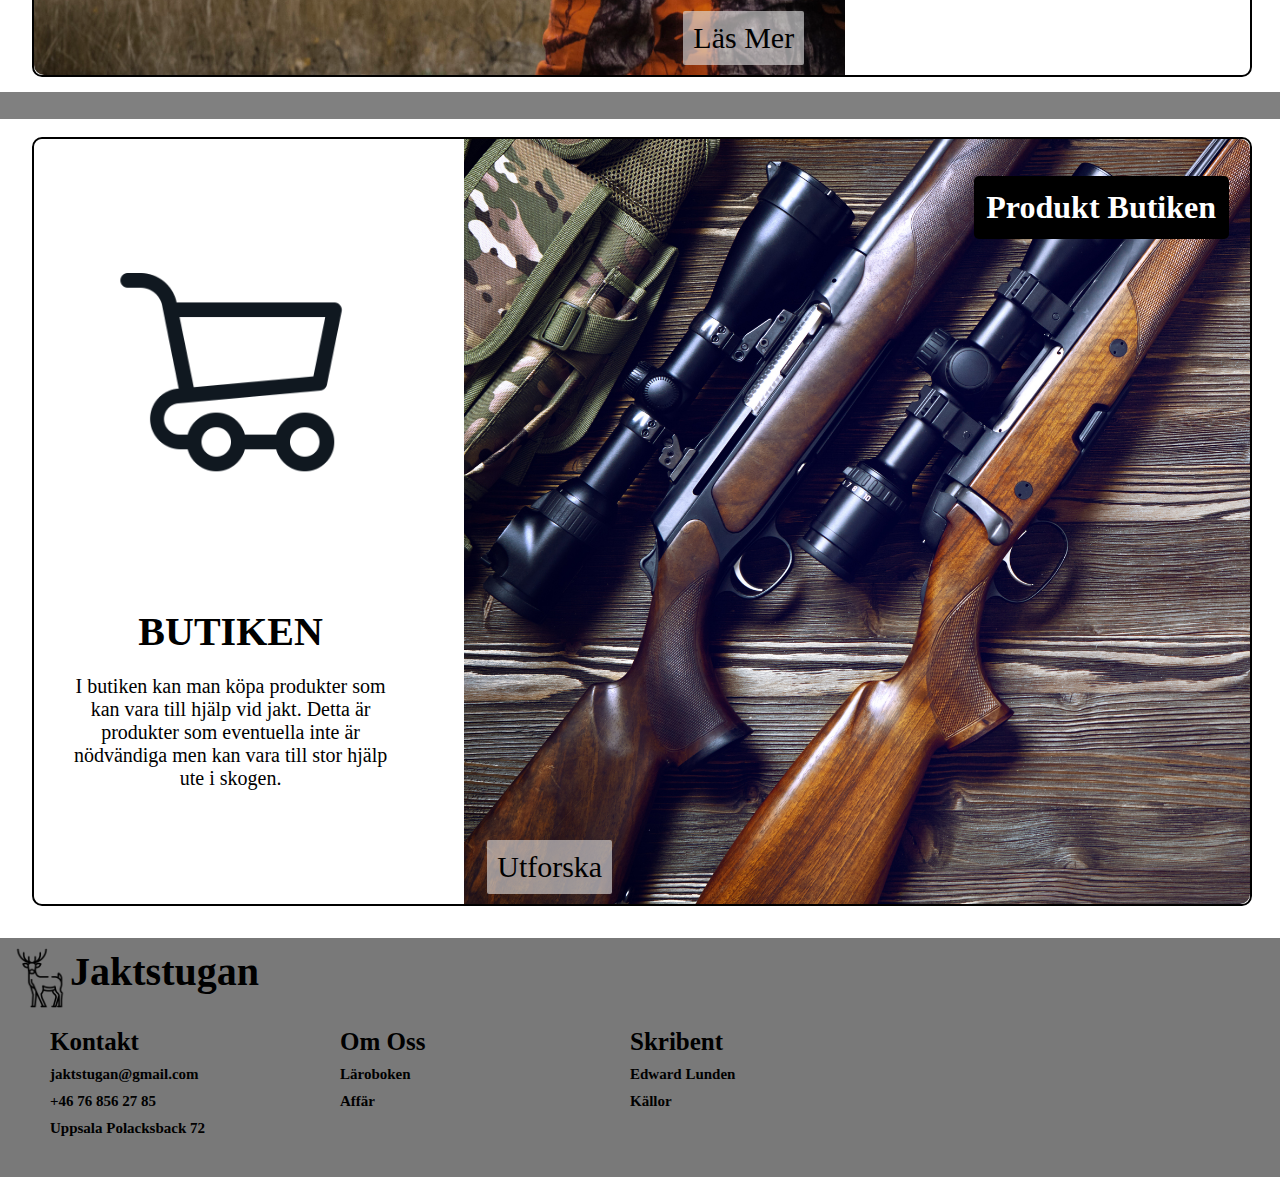
==== commit 23457b4d: "FinalFixes" ====
--- a/index.html
+++ b/index.html
@@ -20,7 +20,7 @@
                 Jaktstugan
             </h1>
         </div>
-        <div style="padding-right: 70px; display: flex; flex-direction: column; justify-content: flex-start;">
+        <div style="display: flex; flex-direction: column; justify-content: flex-start;">
             <input type="text" id="myInput" onkeyup="myFunction()" placeholder="Sök...">
 
             <ul id="myUL">
@@ -141,11 +141,11 @@
     </div>
 
     <div class="footer">
-        <div style="display: flex; flex-direction: column;">
+        <div style="display: flex; flex-direction: column; max-width: 100%;">
             <div>
                 <img src="images/HjortIcon.png" alt="hjort" style="width: 60px; height: 60px;">
                 <div style="display: flex; flex-direction: column; font-size: 40px;">
-                    Jaktstugan©
+                    Jaktstugan
 
                     <div style="display: flex; flex-direction: column; ">
 
--- a/styles.css
+++ b/styles.css
@@ -344,8 +344,8 @@
     justify-content: center;
     background-color: black;
     color: white;
-    padding-left: 140px;
-    padding-right: 140px;
+    padding-left: 20%;
+    padding-right: 20%;
     border-radius: 2px;
 }
 
@@ -615,8 +615,16 @@
 .textChunk div{
     width: 50%;
     margin-left: 40px;
-    display: flex;
-    flex-direction: column;
-
-}
-
+    margin-right: 20px;
+    display: flex;
+    flex-direction: column;
+
+}
+
+.Copyright{
+    width: 60px; 
+    height: 60px;
+}
+
+
+
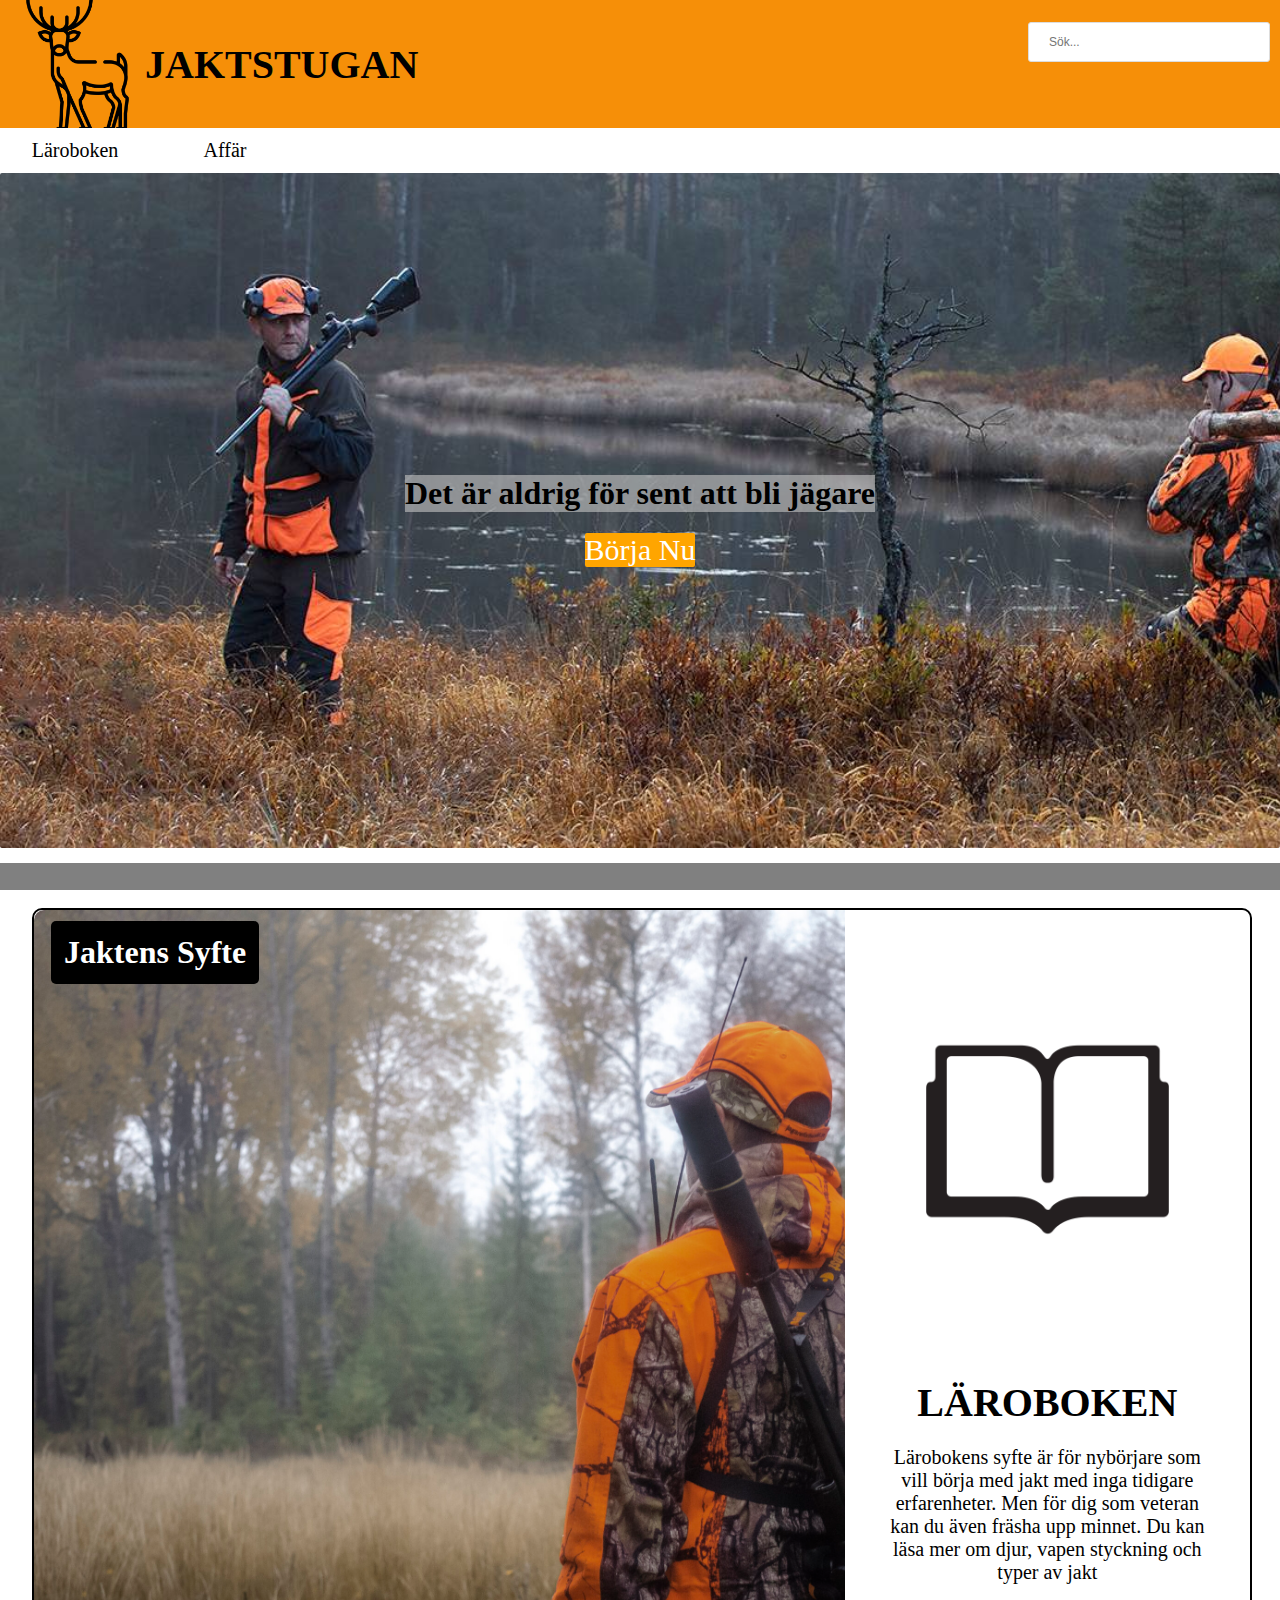
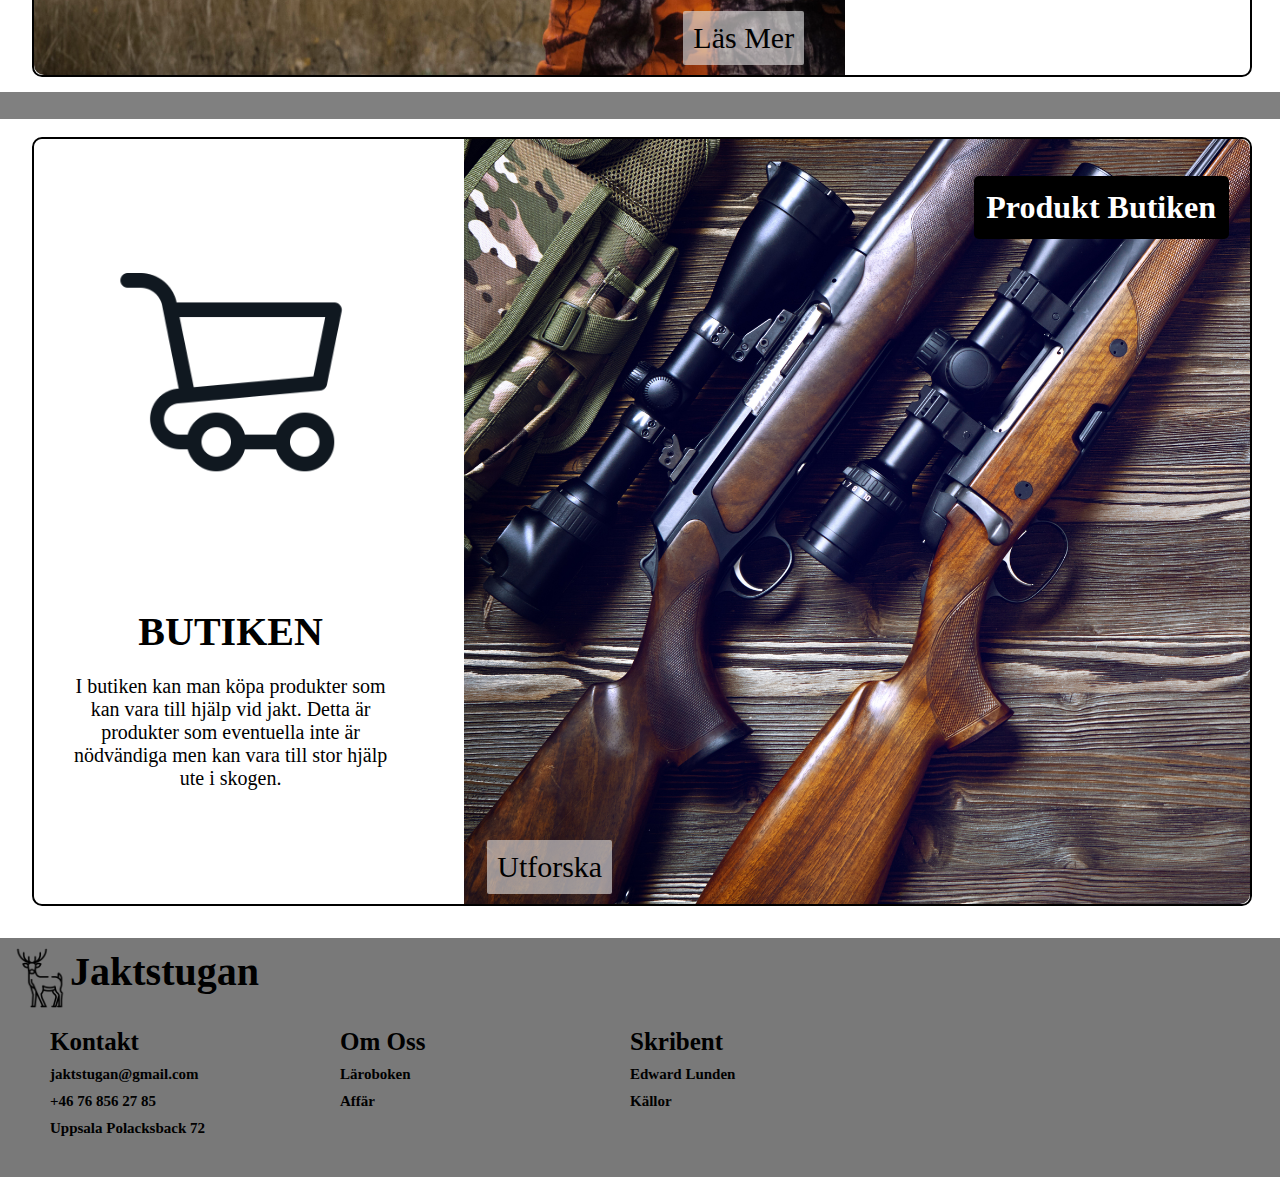
==== commit 6cf7484a: "FinalUpdate" ====
--- a/index.html
+++ b/index.html
@@ -64,8 +64,8 @@
 
     </div>
 
-    <div class="mainimage">
-        <h1 style="background-color: rgba(188, 188, 188, 0.65);">
+    <div class="mainimage" style="max-width: 100%;">
+        <h1 style="background-color: rgba(188, 188, 188, 0.65); ">
             Det är aldrig för sent att bli jägare
         </h1>
         <a href="https://jagareforbundet.se/utbildning/jagarexamen/" style="background-color: orange;">
@@ -181,11 +181,6 @@
 
             </div>
         </div>
-        <div>
-            <div class="footerimg">
-
-            </div>
-        </div>
         
     </div>
 
--- a/styles.css
+++ b/styles.css
@@ -19,7 +19,6 @@
 }
 
 .topsection div{
-    margin-right: 30px;
     font-size: 20px;
     font-weight: bold;
     text-transform: uppercase;
@@ -34,9 +33,8 @@
     background-color: rgba(90, 90, 90, 0.321);
 }
 
-.topsection section{
-    padding-top: 4vh; 
-}
+
+
 
 .mainimage{
     display: flex;
@@ -74,7 +72,7 @@
     border: 1px solid #ddd; /* Add a grey border */
     margin-bottom: 12px; /* Add some space below the input */
     border-radius: 3px;
-    margin-top: 10px;
+    margin-top: 12px;
 
     
 }
@@ -433,6 +431,19 @@
     margin-right: 6%;
 }
 
+@media only screen and (max-width: 1100px) {
+    .textChunk {
+        justify-content: center;
+        flex-direction: column;
+        
+    }
+    .textChunk div{
+        width: 100%;
+        text-align: center;
+
+    }
+}
+
 @media only screen and (max-width: 700px) {
     .SubjectHolder {
         flex-direction: column;
@@ -462,20 +473,31 @@
         width: 100px; 
     }
         
-    }
+}
+
+@media only screen and (max-width: 400px) {
+    #myInput {
+        width: 40px; 
+    }
+    .topsection :nth-child(1){
+        margin-right: 5px;
+    }
+}
 @media only screen and (max-width: 300px) 
 {
     #myInput {
-        width: 50px; 
+        width: 30px; 
         font-size: 5px; 
         padding: 2px 2px 2px 4px; 
         margin-bottom: 5px; 
         border-radius: 3px;
-        margin-top: 25px;
+        margin-top: 30px;
     }
     .topsection div{
         font-size: 5px;
-        margin-right: 10px;
+    }
+    .topsection :nth-child(1){
+        margin-right: 0px;
     }
     #myUL li a {
         padding: 4px;
@@ -585,7 +607,13 @@
     margin-bottom: 10px;
 }
 
-.footerNotes :nth-child(3), :nth-child(4){
+.footerNotes :nth-child(3){
+    text-align: left;
+    font-size: 15px;
+    margin-bottom: 10px;
+}
+
+.footerNotes :nth-child(4){
     text-align: left;
     font-size: 15px;
     margin-bottom: 10px;
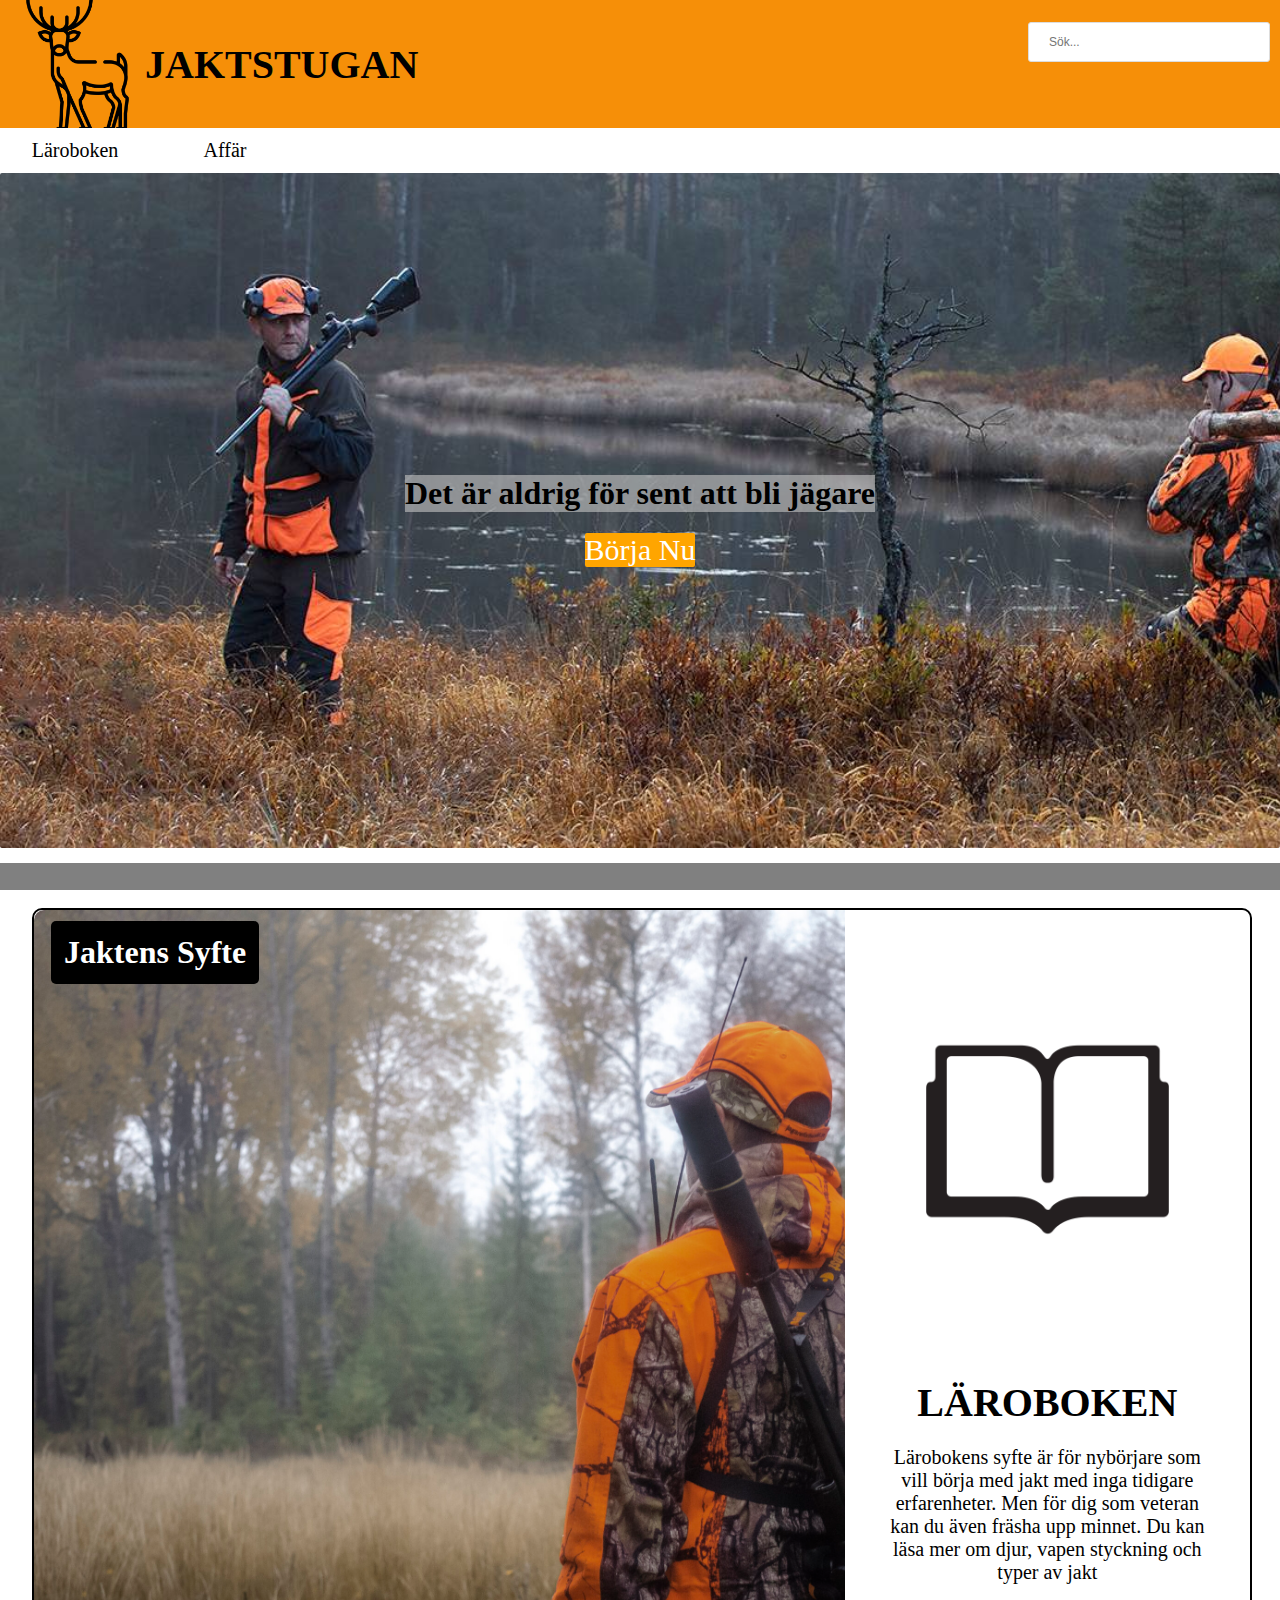
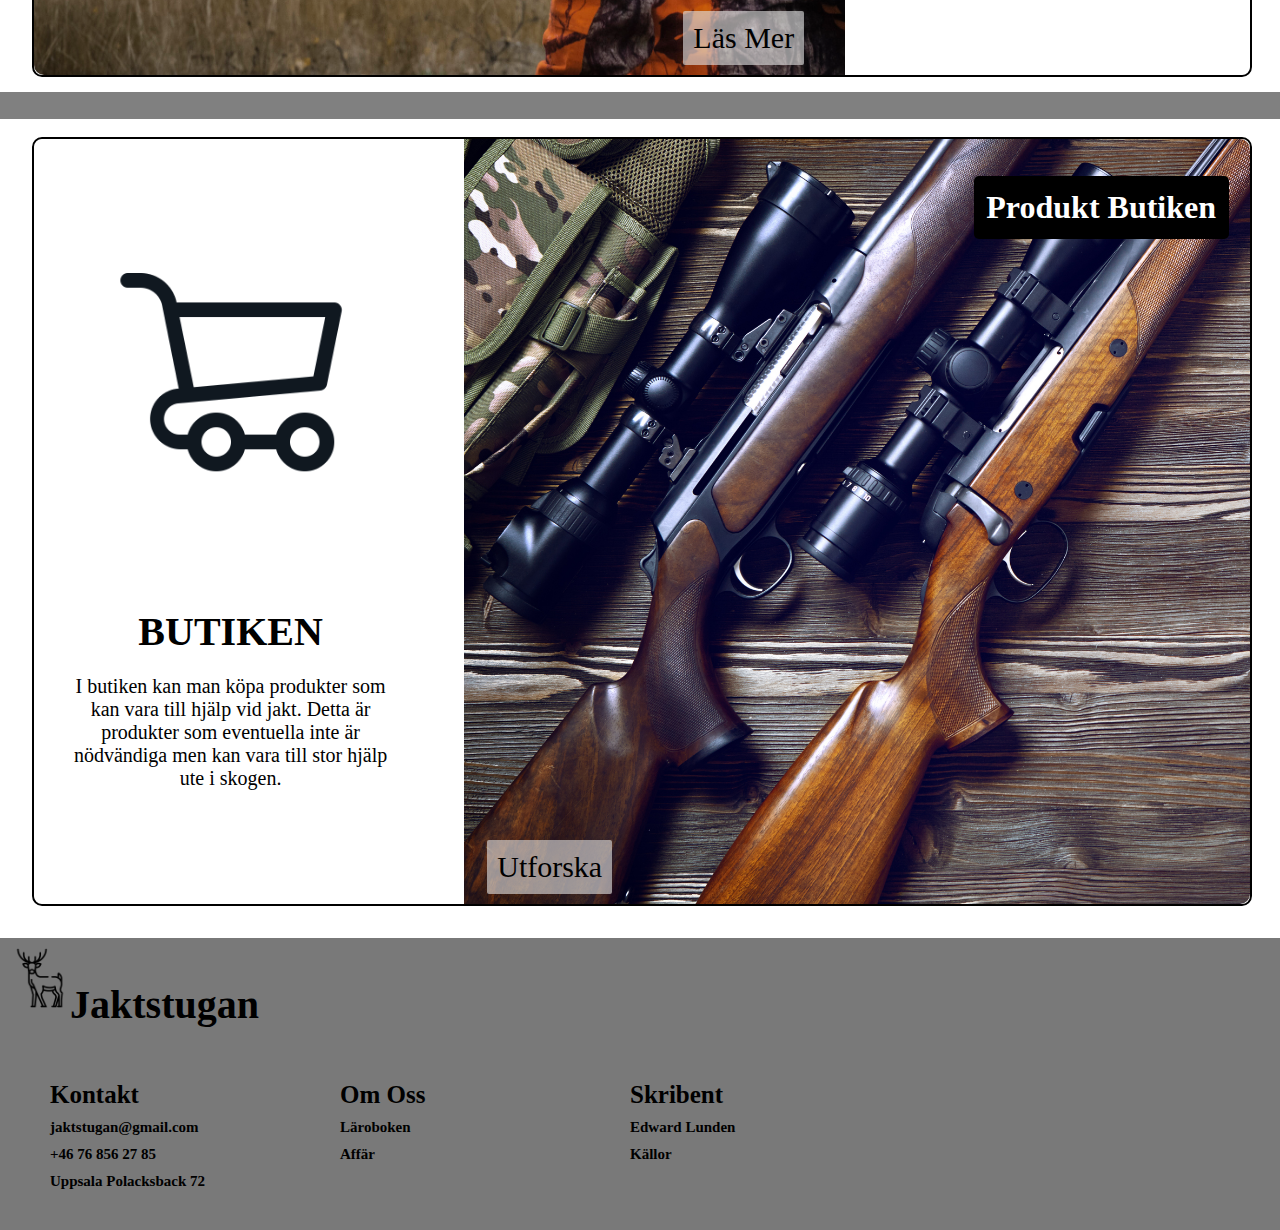
==== commit 13cda977: "LastUpdate" ====
--- a/index.html
+++ b/index.html
@@ -9,8 +9,9 @@
     <title>Jaktstugan</title>
 </head>
 <body>
-    
+    <!--Navbar-->
     <div class="topsection">  
+        <!--Rubrik och bild-->
         <div style="display: flex; justify-content: center; text-align: center;">
             <div class="hjortImg" style="height: 15vh;">
                 <img src="images/HjortIcon.png" alt="hjort" class="topimg" onclick="Home()">
@@ -20,6 +21,8 @@
                 Jaktstugan
             </h1>
         </div>
+
+        <!--Sök funktion-->
         <div style="display: flex; flex-direction: column; justify-content: flex-start;">
             <input type="text" id="myInput" onkeyup="myFunction()" placeholder="Sök...">
 
@@ -42,7 +45,7 @@
                 <li onclick="ChangeSub(5)"><a href="#">Jakttider</a></li>
                 <li onclick="ChangeSub(6)"><a href="#">Hundar</a></li>
 
-                <li onclick="ChangeSub(7)"><a >Slakt instruktioner</a></li>
+                <li onclick="ChangeSub(7)"><a >Instruktioner</a></li>
                 <li onclick="ChangeSub(8)"><a href="#">Risker för slakt</a></li>
                 <li><a href="store.html">Affär</a></li>
             </ul>
@@ -50,6 +53,7 @@
         
     </div>
 
+    <!--Under sektionen-->
     <div style="display: flex; justify-content: start; height: 5vh; background-color: white; align-items: center;">
         <div class="headerbuttons">
             <a href="infopage.html">
@@ -64,6 +68,7 @@
 
     </div>
 
+    <!--Huvudbilden med länk-->
     <div class="mainimage" style="max-width: 100%;">
         <h1 style="background-color: rgba(188, 188, 188, 0.65); ">
             Det är aldrig för sent att bli jägare
@@ -75,6 +80,8 @@
 
     <div style="display: flex; justify-content: center; height: 3vh; background-color: gray; margin-top: 15px; margin-bottom: 2vh;" ></div>
 
+
+    <!--Lärobokens del-->
     <div class="booksection">
 
         <h1 style="position: absolute; background-color: black; left: 4%; top: 100%; color: white; padding: 1%; border-radius: 5px;">
@@ -105,9 +112,10 @@
 
     </div>
 
+    <!--Dekoration-->
     <div style="display: flex; justify-content: center; height: 3vh; background-color: gray; margin-top: 15px; margin-bottom: 2vh;" ></div>
 
-
+    <!--Affärens del-->
     <div class="storesection">
 
         <div class="storetext">
@@ -140,12 +148,15 @@
 
     </div>
 
+    <!--Footer-->
     <div class="footer">
         <div style="display: flex; flex-direction: column; max-width: 100%;">
             <div>
-                <img src="images/HjortIcon.png" alt="hjort" style="width: 60px; height: 60px;">
-                <div style="display: flex; flex-direction: column; font-size: 40px;">
-                    Jaktstugan
+                <img src="images/HjortIcon.png" alt="hjort" style="width: 60px; height: 60px;" >
+                <div  style="display: flex; flex-direction: column;">
+                    <h2 class="FootHeader">
+                        Jaktstugan
+                    </h2>
 
                     <div style="display: flex; flex-direction: column; ">
 
--- a/styles.css
+++ b/styles.css
@@ -65,12 +65,11 @@
 
 
 #myInput {
-
-    width: 200px; /* Full-width */
-    font-size: 12px; /* Increase font-size */
-    padding: 12px 20px 12px 20px; /* Add some padding */
-    border: 1px solid #ddd; /* Add a grey border */
-    margin-bottom: 12px; /* Add some space below the input */
+    width: 200px; 
+    font-size: 12px; 
+    padding: 12px 20px 12px 20px; 
+    border: 1px solid #ddd;
+    margin-bottom: 12px; 
     border-radius: 3px;
     margin-top: 12px;
 
@@ -78,24 +77,24 @@
 }
   
 #myUL {
-    /* Remove default list styling */
     list-style-type: none;
     padding: 0;
     margin: 0;
-
+    z-index: 10;
 }
 
 
   
 #myUL li a {
-    border: 1px solid #ddd; /* Add a border to all links */
-    margin-top: -1px; /* Prevent double borders */
-    background-color: #f6f6f6; /* Grey background color */
-    padding: 8px; /* Add some padding */
-    text-decoration: none; /* Remove default text underline */
-    font-size: 12px; /* Increase the font-size */
-    color: black; /* Add a black text color */
-    display: block; /* Make it into a block element to fill the whole list */
+    border: 1px solid #ddd; 
+    margin-top: -1px; 
+    background-color: #f6f6f6; 
+    padding: 8px; 
+    text-decoration: none; 
+    font-size: 12px; 
+    color: black;
+    display: block; 
+    
   
 }
 
@@ -104,7 +103,7 @@
 }
   
 #myUL li a:hover:not(.header) {
-    background-color: #eee; /* Add a hover effect to all links, except for headers */
+    background-color: #eee; 
 }
 
 .headerbuttons{
@@ -431,6 +430,10 @@
     margin-right: 6%;
 }
 
+.FootHeader{
+    font-size: 40px;
+}
+
 @media only screen and (max-width: 1100px) {
     .textChunk {
         justify-content: center;
@@ -477,13 +480,22 @@
 
 @media only screen and (max-width: 400px) {
     #myInput {
-        width: 40px; 
+        width: 45px;
+        margin-right: 20px; 
+        padding-left: 50px;
     }
     .topsection :nth-child(1){
         margin-right: 5px;
     }
-}
-@media only screen and (max-width: 300px) 
+    #myUL li a{
+        margin-right: 30px;
+    }
+    .FootHeader
+    {
+        font-size: 20px;
+    }
+}
+@media only screen and (max-width: 325px) 
 {
     #myInput {
         width: 30px; 
@@ -492,6 +504,13 @@
         margin-bottom: 5px; 
         border-radius: 3px;
         margin-top: 30px;
+        margin-right: 30px;
+        text-align: start;
+        padding-left: 50px;
+    }
+    #myUL li a{
+        font-size: 5px;
+        margin-right: 30px;
     }
     .topsection div{
         font-size: 5px;
@@ -509,6 +528,13 @@
     }
     .storesection h1{
         font-size: 20px;
+    }
+}
+
+@media only screen and (max-width: 200px) 
+{
+    #myInput {
+        width: 10px; 
     }
 }
 
@@ -656,3 +682,4 @@
 
 
 
+
